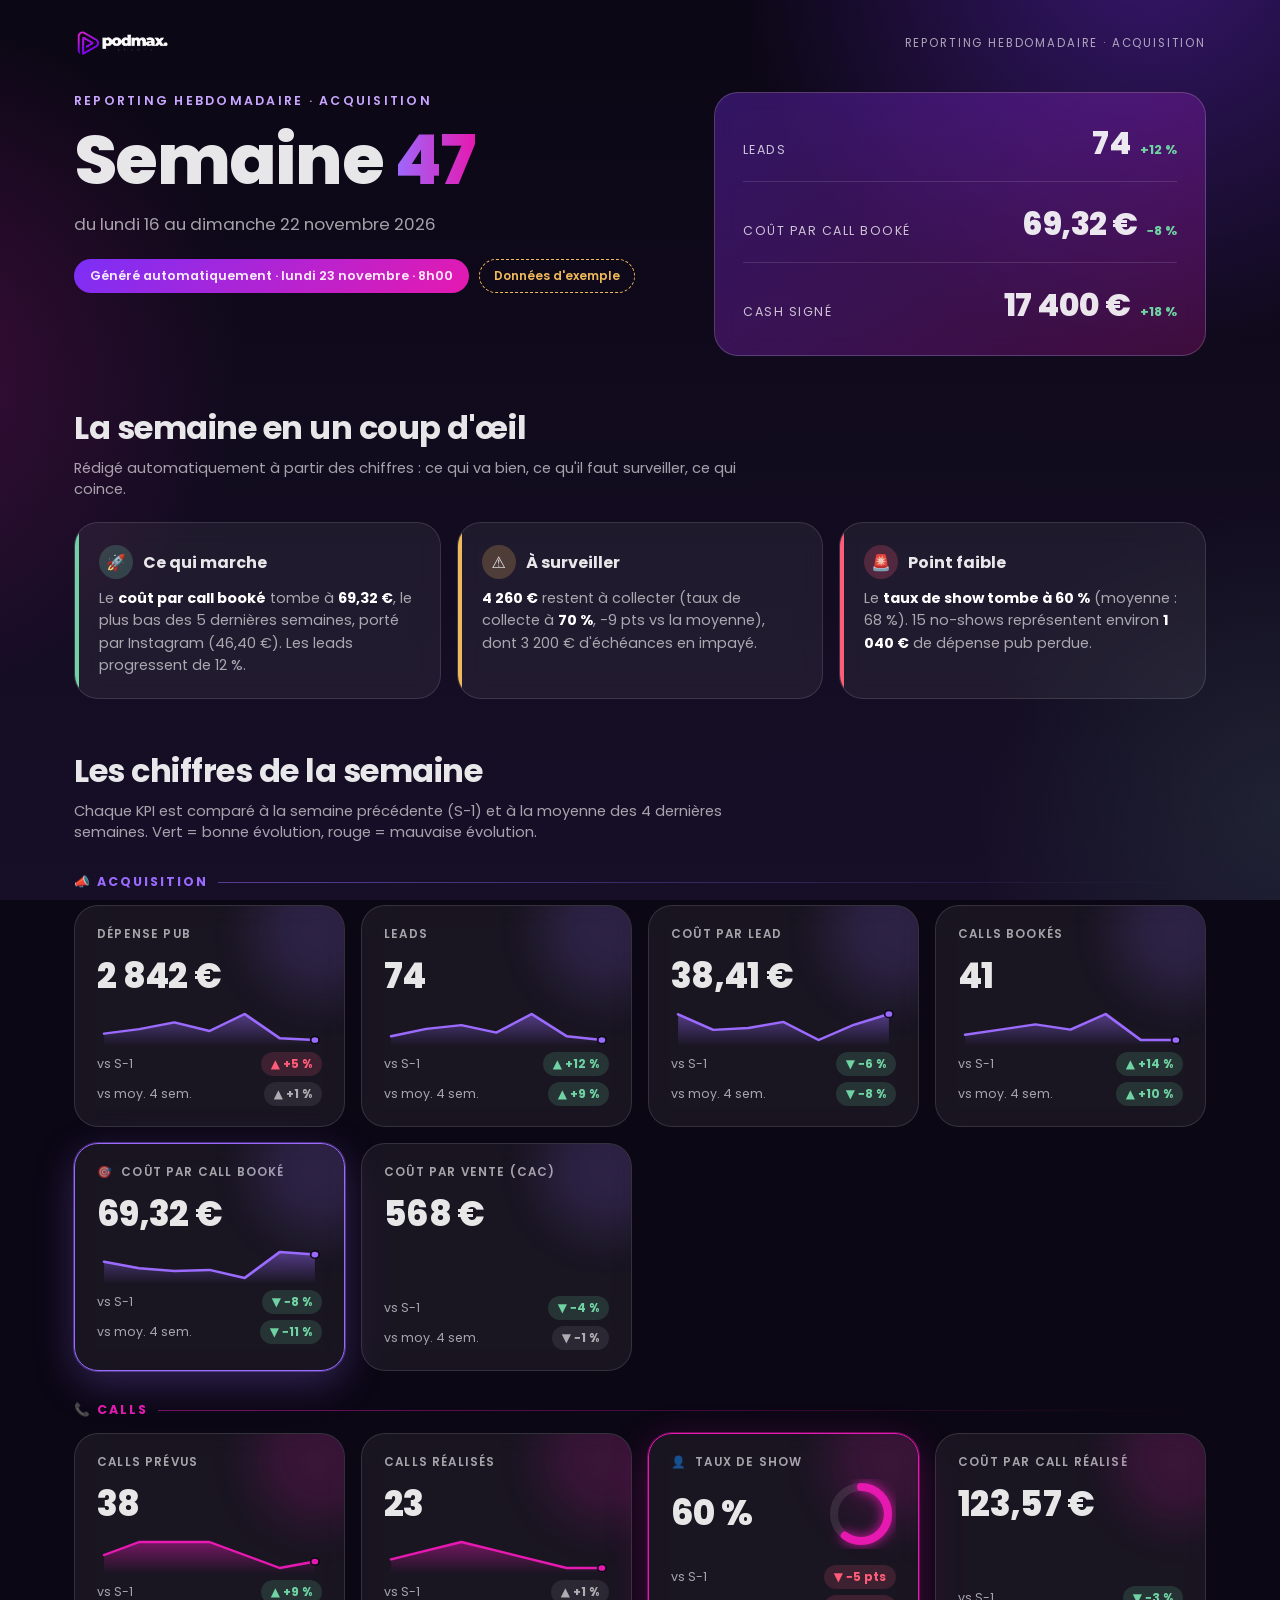
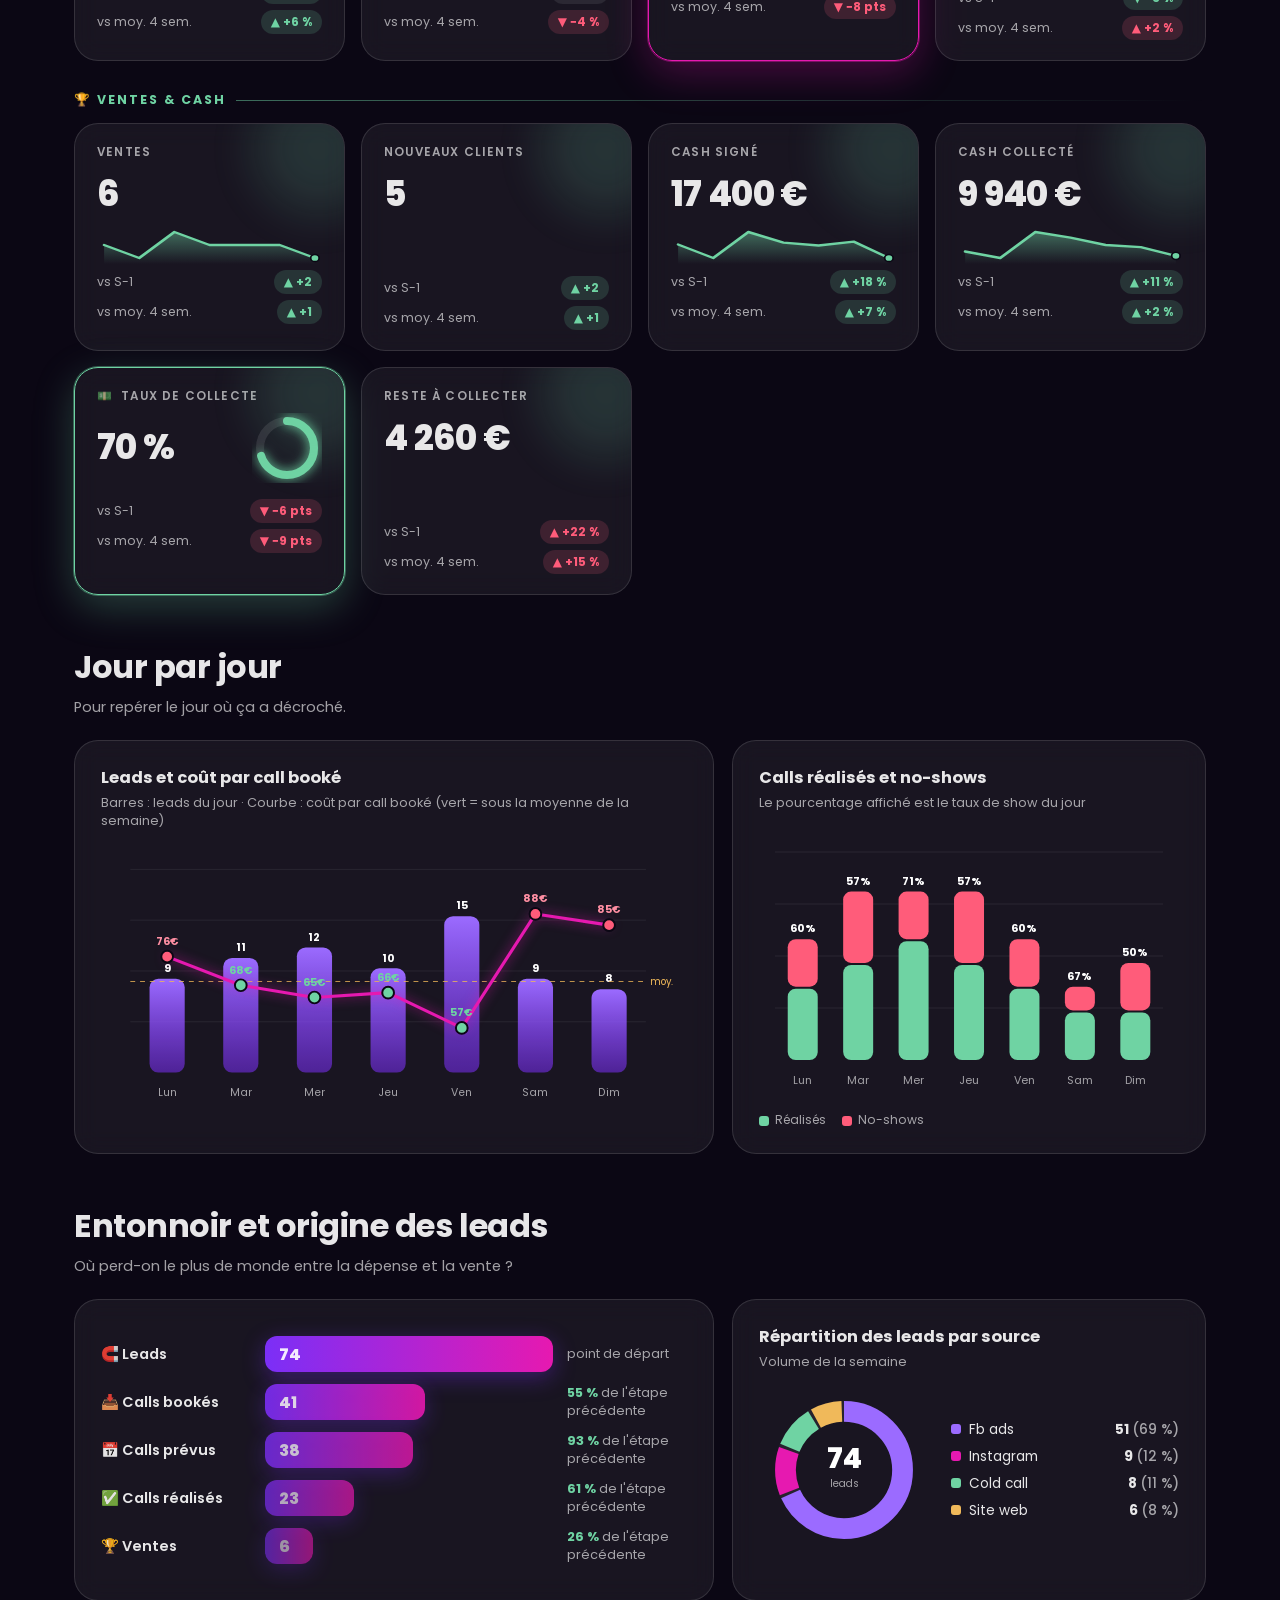
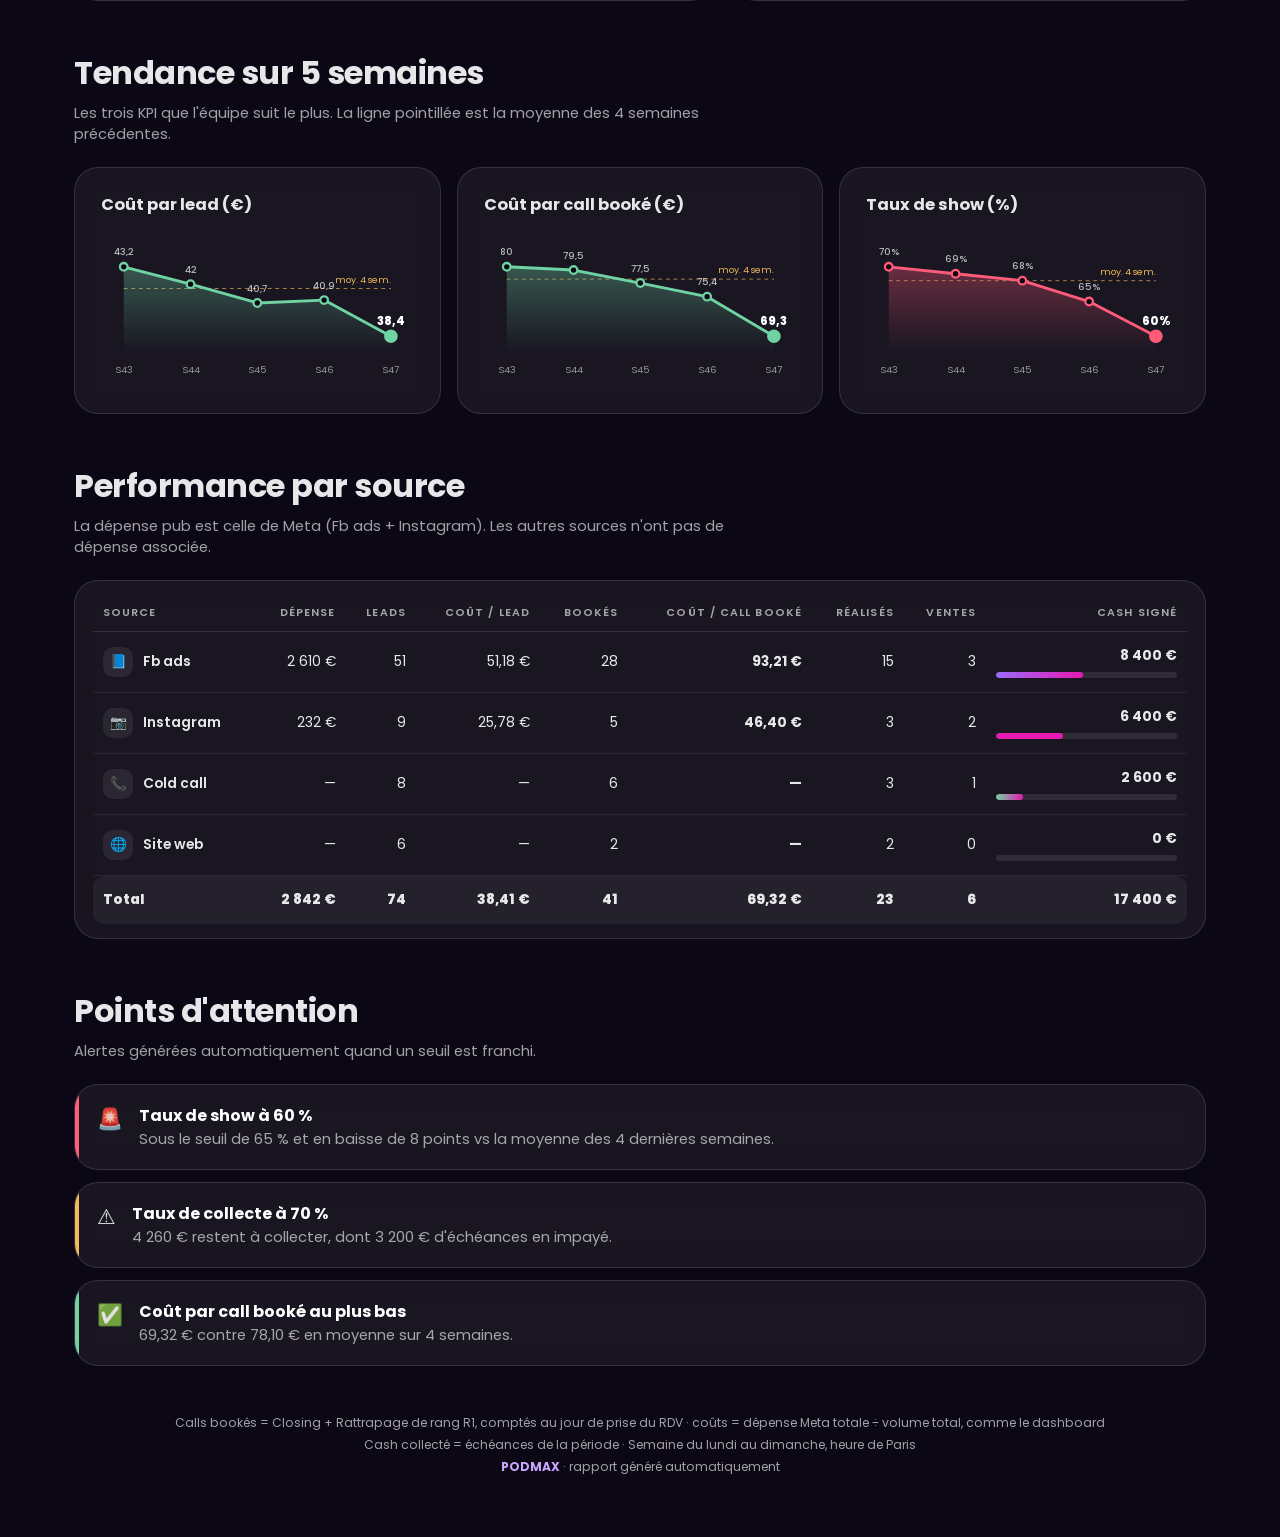
==== bilans/acquisition.html @ 13300f4c "maj" ====
<!doctype html>
<html lang="fr">
<head>
<meta charset="utf-8">
<meta name="viewport" content="width=device-width,initial-scale=1">
<title>PodMax · Reporting hebdo Acquisition</title>
<link rel="preconnect" href="https://fonts.googleapis.com">
<link rel="preconnect" href="https://fonts.gstatic.com" crossorigin>
<link href="https://fonts.googleapis.com/css2?family=Poppins:wght@400;500;600;700;800&display=swap" rel="stylesheet">
<style>
:root{
  --violet:#7B2FF7;--violet2:#9B6BFF;--magenta:#E619B0;--ciel:#C9A6FF;
  --nuit:#0B0714;--nuit2:#170F28;--verre:rgba(255,255,255,.06);--bord:rgba(255,255,255,.12);
  --txt:rgba(255,255,255,.90);--txt2:rgba(255,255,255,.62);--vert:#6FD3A3;--ambre:#F0B95A;--rouge:#FF5C7A;
  --sans:"Poppins",system-ui,-apple-system,"Segoe UI",sans-serif;
}
*{box-sizing:border-box;margin:0;padding:0}
html{-webkit-print-color-adjust:exact;print-color-adjust:exact}
body{background:var(--nuit);color:var(--txt);font-family:var(--sans);min-height:100vh;padding:0 0 60px;font-variant-numeric:tabular-nums}
body::before{content:"";position:fixed;inset:0;z-index:0;pointer-events:none;
  background:
   radial-gradient(55vw 55vw at 90% -8%,rgba(123,47,247,.40),transparent 60%),
   radial-gradient(45vw 45vw at -8% 40%,rgba(230,25,176,.20),transparent 60%),
   radial-gradient(40vw 40vw at 100% 90%,rgba(111,211,163,.10),transparent 60%),
   linear-gradient(180deg,var(--nuit),var(--nuit2));}
.wrap{position:relative;z-index:1;max-width:1180px;margin:0 auto;padding:0 24px}
.top{display:flex;justify-content:space-between;align-items:center;padding:28px 0 8px}
.top img{height:30px;display:block}
.top span{font-size:.72rem;letter-spacing:.16em;text-transform:uppercase;color:var(--txt2)}
.hero{display:grid;grid-template-columns:1.25fr 1fr;gap:26px;align-items:stretch;margin:26px 0 8px}
.kicker{font-size:.78rem;font-weight:600;letter-spacing:.18em;text-transform:uppercase;color:var(--ciel);margin-bottom:14px}
h1{font-size:clamp(2.4rem,5.4vw,4.4rem);line-height:1.03;font-weight:800;letter-spacing:-.025em}
.grad{background:linear-gradient(90deg,var(--violet2),var(--magenta));-webkit-background-clip:text;background-clip:text;color:transparent}
.range{margin-top:16px;font-size:1.05rem;color:var(--txt2)}
.pill{display:inline-block;margin-top:22px;padding:8px 16px;border-radius:999px;background:linear-gradient(135deg,var(--violet),var(--magenta));font-size:.8rem;font-weight:600}
.sample{display:inline-block;margin-left:10px;padding:7px 14px;border-radius:999px;border:1px dashed var(--ambre);color:var(--ambre);font-size:.75rem;font-weight:600}
.glass{background:var(--verre);border:1px solid var(--bord);border-radius:24px;backdrop-filter:blur(12px);-webkit-backdrop-filter:blur(12px)}
.headline{padding:26px 28px;display:flex;flex-direction:column;justify-content:center;gap:18px;background:linear-gradient(145deg,rgba(123,47,247,.35),rgba(230,25,176,.22));border:1px solid rgba(255,255,255,.18)}
.headline .row{display:flex;justify-content:space-between;align-items:baseline;border-bottom:1px solid rgba(255,255,255,.12);padding-bottom:14px}
.headline .row:last-child{border:0;padding-bottom:0}
.headline .l{font-size:.78rem;letter-spacing:.12em;text-transform:uppercase;color:rgba(255,255,255,.75)}
.headline .v{font-size:2rem;font-weight:800;letter-spacing:-.02em}
.headline .c{font-size:.8rem;font-weight:700;margin-left:10px}
h2{font-size:clamp(1.4rem,2.6vw,2rem);font-weight:700;letter-spacing:-.015em;margin:48px 0 6px}
.sub{color:var(--txt2);font-size:.92rem;margin-bottom:22px;max-width:46em}
.ins{display:grid;grid-template-columns:repeat(3,1fr);gap:16px}
.insc{padding:22px 24px;position:relative;overflow:hidden}
.insc::before{content:"";position:absolute;left:0;top:0;bottom:0;width:4px;background:var(--c)}
.insc .t{display:flex;align-items:center;gap:10px;font-weight:700;font-size:1rem;margin-bottom:8px}
.insc .t i{font-style:normal;width:34px;height:34px;border-radius:50%;display:grid;place-items:center;background:color-mix(in srgb,var(--c) 22%,transparent)}
.insc p{font-size:.9rem;color:var(--txt2);line-height:1.55}
.insc p b{color:#fff}
.gt{display:flex;align-items:center;gap:10px;margin:30px 0 14px;font-size:.78rem;font-weight:700;letter-spacing:.16em;text-transform:uppercase;color:var(--c)}
.gt::after{content:"";flex:1;height:1px;background:linear-gradient(90deg,var(--c),transparent);opacity:.5}
.grid{display:grid;grid-template-columns:repeat(auto-fit,minmax(250px,1fr));gap:16px}
.kpi{padding:20px 22px;position:relative;overflow:hidden}
.kpi::before{content:"";position:absolute;top:-40px;right:-40px;width:130px;height:130px;border-radius:50%;background:var(--c);opacity:.16;filter:blur(24px)}
.kpi.star{border:1px solid var(--c);box-shadow:0 0 0 1px color-mix(in srgb,var(--c) 40%,transparent),0 12px 40px color-mix(in srgb,var(--c) 28%,transparent)}
.kt{display:flex;align-items:center;gap:8px;font-size:.74rem;font-weight:600;letter-spacing:.1em;text-transform:uppercase;color:var(--txt2)}
.kv{font-size:2.15rem;font-weight:800;letter-spacing:-.02em;margin:8px 0 4px;display:flex;align-items:center;justify-content:space-between;gap:10px}
.kd{display:flex;justify-content:space-between;align-items:center;font-size:.78rem;color:var(--txt2);margin-top:6px}
.chip{font-weight:700;font-size:.75rem;border-radius:999px;padding:3px 10px}
.chip.good{background:rgba(111,211,163,.16);color:var(--vert)}
.chip.bad{background:rgba(255,92,122,.16);color:var(--rouge)}
.chip.flat{background:rgba(255,255,255,.08);color:var(--txt2)}
.spark{display:block;margin:2px 0 6px}
.two{display:grid;grid-template-columns:1.35fr 1fr;gap:18px}
.eq{display:grid;grid-template-columns:1fr 1fr;gap:18px}
.panel{padding:24px 26px}
.panel h3{font-size:1.02rem;font-weight:700;margin-bottom:4px}
.panel .hint{font-size:.8rem;color:var(--txt2);margin-bottom:14px}
.legend{display:flex;gap:16px;flex-wrap:wrap;font-size:.76rem;color:var(--txt2);margin-top:8px}
.legend i{display:inline-block;width:10px;height:10px;border-radius:3px;margin-right:6px;vertical-align:middle}
svg text{font-family:var(--sans)}
.funnel .fr{display:grid;grid-template-columns:150px 1fr 120px;gap:14px;align-items:center;margin:12px 0}
.funnel .n{font-size:.9rem;font-weight:600}
.funnel .b{height:36px;border-radius:12px;background:linear-gradient(90deg,var(--violet),var(--magenta));display:flex;align-items:center;padding-left:14px;font-weight:800;box-shadow:0 6px 22px rgba(123,47,247,.35);min-width:48px}
.funnel .cv{font-size:.8rem;color:var(--txt2)}
.funnel .cv b{color:var(--vert);font-weight:700}
.tbl{width:100%;border-collapse:collapse;font-size:.86rem}
.tbl th{font-size:.68rem;letter-spacing:.1em;text-transform:uppercase;color:var(--txt2);font-weight:600;text-align:right;padding:10px 10px;border-bottom:1px solid var(--bord)}
.tbl td{text-align:right;padding:14px 10px;border-bottom:1px solid rgba(255,255,255,.07)}
.tbl th:first-child,.tbl td:first-child{text-align:left}
.tbl .nm{font-weight:600;display:flex;align-items:center;gap:10px}
.tbl .nm i{font-style:normal;width:30px;height:30px;border-radius:10px;display:grid;place-items:center;background:rgba(255,255,255,.08)}
.tbl .cash{min-width:170px}
.tbl .cash .bar{height:6px;border-radius:6px;background:rgba(255,255,255,.1);margin-top:6px;overflow:hidden}
.tbl .cash .bar span{display:block;height:100%;border-radius:6px;background:linear-gradient(90deg,var(--violet2),var(--magenta))}
.tbl tr.tot td{font-weight:800;border-bottom:0;background:rgba(255,255,255,.05)}
.tbl tr.tot td:first-child{border-radius:12px 0 0 12px}.tbl tr.tot td:last-child{border-radius:0 12px 12px 0}
.al{display:flex;gap:16px;align-items:flex-start;padding:18px 22px;margin-bottom:12px;position:relative;overflow:hidden}
.al::before{content:"";position:absolute;left:0;top:0;bottom:0;width:4px;background:var(--c)}
.al i{font-style:normal;font-size:1.3rem}
.al b{color:#fff}
.al p{font-size:.92rem;color:var(--txt2);line-height:1.55}
.foot{margin-top:46px;font-size:.76rem;color:var(--txt2);line-height:1.8;text-align:center}
.foot b{color:var(--ciel)}
@media (max-width:900px){.hero,.two,.eq,.ins{grid-template-columns:1fr}.funnel .fr{grid-template-columns:100px 1fr}.funnel .cv{grid-column:1/-1}.tbl{display:block;overflow-x:auto}}
/* ===== IMPRESSION / PDF (Cloudflare Browser Rendering : format A4, printBackground:true) ===== */
@page{size:A4;margin:8mm}
@media print{
  html,body{-webkit-print-color-adjust:exact;print-color-adjust:exact;background:var(--nuit)}
  body{padding:0;min-height:0}
  body::before{position:absolute;height:100%}
  .wrap{max-width:none;width:1180px;zoom:.61;padding:0 20px}
  .glass{backdrop-filter:none;-webkit-backdrop-filter:none;background:rgba(255,255,255,.07)}
  /* A4 est etroit : on garde les mises en page "bureau" (les media queries mobiles ne s'appliquent pas au PDF) */
  .hero{grid-template-columns:1.25fr 1fr}
  .two{grid-template-columns:1.35fr 1fr}
  .eq{grid-template-columns:1fr 1fr}
  .ins{grid-template-columns:repeat(3,1fr)}
  .grid{grid-template-columns:repeat(3,1fr)}
  .funnel .fr{grid-template-columns:150px 1fr 120px}
  .funnel .cv{grid-column:auto}
  .tbl{display:table;overflow:visible}
  /* un bloc ne se coupe jamais entre deux pages */
  .glass,.kpi,.panel,.insc,.al,.fr,.hero,.headline,.tbl tr,svg{break-inside:avoid;page-break-inside:avoid}
  h2,.gt,.sub{break-after:avoid;page-break-after:avoid}
  h2{margin-top:34px}
  .foot{break-inside:avoid}
}
</style>
</head>
<body>
<div class="wrap">
  <div class="top"><img src="[data-uri]" alt="podmax"><span>Reporting hebdomadaire · Acquisition</span></div>
  <div id="app"></div>
  <div class="foot" id="foot"></div>
</div>

<script>
/*DATA_START*/
const DATA = {
  sample: true,
  week: {num: 47, label: "du lundi 16 au dimanche 22 novembre 2026", generated: "lundi 23 novembre · 8h00"},
  days: ["Lun","Mar","Mer","Jeu","Ven","Sam","Dim"],
  daily: {
    spend:[380,410,455,398,511,350,338], leads:[9,11,12,10,15,9,8], booked:[5,6,7,6,9,4,4],
    cpc:[76,68.3,65,66.3,56.8,87.5,84.5], cpl:[42.2,37.3,37.9,39.8,34.1,38.9,42.3],
    done:[3,4,5,4,3,2,2], noshow:[2,3,2,3,2,1,2], planned:[5,7,7,7,5,3,4],
    sales:[1,0,2,1,1,1,0], signed:[2800,0,5400,3200,2600,3400,0], coll:[1200,900,2100,1840,1500,1400,1000]
  },
  headline: [
    {l:"Leads", v:"74", c:"+12 %", good:true},
    {l:"Coût par call booké", v:"69,32 €", c:"−8 %", good:true},
    {l:"Cash signé", v:"17 400 €", c:"+18 %", good:true}
  ],
  insights: [
    {type:"good", title:"Ce qui marche", text:"Le <b>coût par call booké</b> tombe à <b>69,32 €</b>, le plus bas des 5 dernières semaines, porté par Instagram (46,40 €). Les leads progressent de 12 %."},
    {type:"warn", title:"À surveiller", text:"<b>4 260 €</b> restent à collecter (taux de collecte à <b>70 %</b>, −9 pts vs la moyenne), dont 3 200 € d'échéances en impayé."},
    {type:"bad", title:"Point faible", text:"Le <b>taux de show tombe à 60 %</b> (moyenne : 68 %). 15 no-shows représentent environ <b>1 040 €</b> de dépense pub perdue."}
  ],
  groups: [
    {title:"Acquisition", icon:"📣", color:"#9B6BFF", items:[
      {l:"Dépense pub", v:"2 842 €", d1:5, d4:1, better:"down", t:"%", spark:"spend"},
      {l:"Leads", v:"74", d1:12, d4:9, better:"up", t:"%", spark:"leads"},
      {l:"Coût par lead", v:"38,41 €", d1:-6, d4:-8, better:"down", t:"%", spark:"cpl"},
      {l:"Calls bookés", v:"41", d1:14, d4:10, better:"up", t:"%", spark:"booked"},
      {l:"Coût par call booké", v:"69,32 €", d1:-8, d4:-11, better:"down", t:"%", spark:"cpc", hero:true, icon:"🎯"},
      {l:"Coût par vente (CAC)", v:"568 €", d1:-4, d4:-1, better:"down", t:"%", spark:null}
    ]},
    {title:"Calls", icon:"📞", color:"#E619B0", items:[
      {l:"Calls prévus", v:"38", d1:9, d4:6, better:"up", t:"%", spark:"planned"},
      {l:"Calls réalisés", v:"23", d1:1, d4:-4, better:"up", t:"%", spark:"done"},
      {l:"Taux de show", v:"60 %", d1:-5, d4:-8, better:"up", t:"pts", ring:60, hero:true, icon:"👤"},
      {l:"Coût par call réalisé", v:"123,57 €", d1:-3, d4:2, better:"down", t:"%", spark:null}
    ]},
    {title:"Ventes & cash", icon:"🏆", color:"#6FD3A3", items:[
      {l:"Ventes", v:"6", d1:2, d4:1, better:"up", t:"abs", spark:"sales"},
      {l:"Nouveaux clients", v:"5", d1:2, d4:1, better:"up", t:"abs", spark:null},
      {l:"Cash signé", v:"17 400 €", d1:18, d4:7, better:"up", t:"%", spark:"signed"},
      {l:"Cash collecté", v:"9 940 €", d1:11, d4:2, better:"up", t:"%", spark:"coll"},
      {l:"Taux de collecte", v:"70 %", d1:-6, d4:-9, better:"up", t:"pts", ring:70, hero:true, icon:"💵"},
      {l:"Reste à collecter", v:"4 260 €", d1:22, d4:15, better:"down", t:"%", spark:null}
    ]}
  ],
  funnel: [["🧲","Leads",74],["📥","Calls bookés",41],["📅","Calls prévus",38],["✅","Calls réalisés",23],["🏆","Ventes",6]],
  sources: [
    {i:"📘",n:"Fb ads",spend:2610,leads:51,booked:28,done:15,sales:3,signed:8400,col:"#9B6BFF"},
    {i:"📷",n:"Instagram",spend:232,leads:9,booked:5,done:3,sales:2,signed:6400,col:"#E619B0"},
    {i:"📞",n:"Cold call",spend:0,leads:8,booked:6,done:3,sales:1,signed:2600,col:"#6FD3A3"},
    {i:"🌐",n:"Site web",spend:0,leads:6,booked:2,done:2,sales:0,signed:0,col:"#F0B95A"}
  ],
  trend: [
    {t:"Coût par lead (€)", pts:[43.2,42.0,40.7,40.9,38.4], better:"down", fmt:"eur"},
    {t:"Coût par call booké (€)", pts:[80.0,79.5,77.5,75.4,69.3], better:"down", fmt:"eur"},
    {t:"Taux de show (%)", pts:[70,69,68,65,60], better:"up", fmt:"pct"}
  ],
  weeks: ["S43","S44","S45","S46","S47"],
  alerts: [
    {c:"#FF5C7A", i:"🚨", t:"Taux de show à 60 %", x:"Sous le seuil de 65 % et en baisse de 8 points vs la moyenne des 4 dernières semaines."},
    {c:"#F0B95A", i:"⚠️", t:"Taux de collecte à 70 %", x:"4 260 € restent à collecter, dont 3 200 € d'échéances en impayé."},
    {c:"#6FD3A3", i:"✅", t:"Coût par call booké au plus bas", x:"69,32 € contre 78,10 € en moyenne sur 4 semaines."}
  ]
};
/*DATA_END*/

/* ===== RENDU ===== */
const $ = (id)=>document.getElementById(id);
const fm=(v,d)=>{const s=Math.abs(v).toFixed(d);const p=s.split('.');let i=p[0],g='';while(i.length>3){g=' '+i.slice(-3)+g;i=i.slice(0,-3)}return (v<0?'-':'')+i+g+(p[1]?','+p[1]:'')};
const eur=(v)=>v==null||isNaN(v)?'—':fm(v,Math.abs(v-Math.round(v))<0.005?0:2)+' €';
const dv=(a,b)=>b>0?a/b:null;
const mix=(c,p)=>`color-mix(in srgb,${c} ${p}%,transparent)`;

function chip(d,better,t){
  const a=Math.abs(d), thr=t==='%'?2:1;
  let cls='flat'; if(a>=thr){cls=((d>0)===(better==='up'))?'good':'bad'}
  const arrow=d>0?'▲':d<0?'▼':'■', sign=d>0?'+':d<0?'−':'';
  const txt=sign+a+(t==='%'?' %':t==='pts'?' pts':'');
  return `<span class="chip ${cls}">${arrow} ${txt}</span>`;
}
function spark(arr,color){
  const w=190,h=40,mn=Math.min(...arr),mx=Math.max(...arr),rg=(mx-mn)||1;
  const pts=arr.map((v,i)=>[6+i*(w-12)/(arr.length-1), h-6-((v-mn)/rg)*(h-14)]);
  const line=pts.map(p=>p.join(',')).join(' ');
  const area=`6,${h} `+line+` ${w-6},${h}`;
  const id='g'+Math.random().toString(36).slice(2,8);
  const last=pts[pts.length-1];
  return `<svg class="spark" viewBox="0 0 ${w} ${h}" width="100%" height="40" preserveAspectRatio="none">
   <defs><linearGradient id="${id}" x1="0" y1="0" x2="0" y2="1"><stop offset="0" stop-color="${color}" stop-opacity=".45"/><stop offset="1" stop-color="${color}" stop-opacity="0"/></linearGradient></defs>
   <polygon points="${area}" fill="url(#${id})"/><polyline points="${line}" fill="none" stroke="${color}" stroke-width="2.4" stroke-linejoin="round" stroke-linecap="round"/>
   <circle cx="${last[0]}" cy="${last[1]}" r="3.6" fill="${color}" stroke="#0B0714" stroke-width="1.5"/></svg>`;
}
function ring(p,color){
  const r=27,c=2*Math.PI*r,d=c*p/100;
  return `<svg width="70" height="70" viewBox="0 0 70 70"><circle cx="35" cy="35" r="${r}" fill="none" stroke="rgba(255,255,255,.1)" stroke-width="8"/>
   <circle cx="35" cy="35" r="${r}" fill="none" stroke="${color}" stroke-width="8" stroke-linecap="round" stroke-dasharray="${d} ${c}" transform="rotate(-90 35 35)" style="filter:drop-shadow(0 0 6px ${color})"/></svg>`;
}
function kpi(k,color){
  const vis = k.ring!=null ? ring(k.ring,color) : '';
  const sp = (k.ring==null && k.spark) ? spark(DATA.daily[k.spark],color) : '<div style="height:46px"></div>';
  return `<div class="glass kpi ${k.hero?"star":""}" style="--c:${color}">
   <div class="kt">${k.icon?`<span>${k.icon}</span>`:''}<span>${k.l}</span></div>
   <div class="kv"><span>${k.v}</span>${vis}</div>${k.ring!=null?'<div style="height:6px"></div>':sp}
   <div class="kd"><span>vs S-1</span>${chip(k.d1,k.better,k.t)}</div>
   <div class="kd"><span>vs moy. 4 sem.</span>${chip(k.d4,k.better,k.t)}</div></div>`;
}
function combo(){
  const D=DATA.daily,W=600,H=270,l=30,r=42,t=26,b=36,n=7,step=(W-l-r)/n,bw=36;
  const maxL=Math.max(1,...D.leads)*1.3,mnC=Math.min(...D.cpc)-12,mxC=Math.max(...D.cpc)+12;
  const x=i=>l+step*i+step/2,yl=v=>H-b-(v/maxL)*(H-b-t),yc=v=>H-b-((v-mnC)/(mxC-mnC))*(H-b-t);
  const _nb=D.booked.reduce((a,c)=>a+c,0),avg=_nb>0?D.cpc.reduce((a,c,i)=>a+c*D.booked[i],0)/_nb:(D.cpc.reduce((a,c)=>a+c,0)/D.cpc.length||0);
  let s=`<svg viewBox="0 0 ${W} ${H}" width="100%"><defs><linearGradient id="gv" x1="0" y1="0" x2="0" y2="1"><stop offset="0" stop-color="#9B6BFF"/><stop offset="1" stop-color="#7B2FF7" stop-opacity=".55"/></linearGradient></defs>`;
  [0.25,0.5,0.75,1].forEach(f=>{const y=H-b-f*(H-b-t);s+=`<line x1="${l}" y1="${y}" x2="${W-r}" y2="${y}" stroke="rgba(255,255,255,.07)"/>`});
  D.leads.forEach((v,i)=>{s+=`<rect x="${x(i)-bw/2}" y="${yl(v)}" width="${bw}" height="${H-b-yl(v)}" rx="9" fill="url(#gv)"/><text x="${x(i)}" y="${yl(v)-7}" font-size="11" font-weight="700" fill="#fff" text-anchor="middle">${v}</text>`});
  s+=`<line x1="${l}" y1="${yc(avg)}" x2="${W-r}" y2="${yc(avg)}" stroke="#F0B95A" stroke-dasharray="5 5" opacity=".8"/><text x="${W-r+4}" y="${yc(avg)+4}" font-size="10" fill="#F0B95A">moy.</text>`;
  const pts=D.cpc.map((v,i)=>x(i)+','+yc(v)).join(' ');
  s+=`<polyline points="${pts}" fill="none" stroke="#E619B0" stroke-width="3.2" stroke-linejoin="round" stroke-linecap="round" style="filter:drop-shadow(0 0 6px rgba(230,25,176,.7))"/>`;
  D.cpc.forEach((v,i)=>{const good=v<=avg;s+=`<circle cx="${x(i)}" cy="${yc(v)}" r="6" fill="${good?'#6FD3A3':'#FF5C7A'}" stroke="#0B0714" stroke-width="2"/><text x="${x(i)}" y="${yc(v)-12}" font-size="11" font-weight="700" fill="${good?'#6FD3A3':'#FF8FA3'}" text-anchor="middle">${Math.round(v)}€</text>`});
  DATA.days.forEach((d,i)=>{s+=`<text x="${x(i)}" y="${H-12}" font-size="11" fill="rgba(255,255,255,.6)" text-anchor="middle">${d}</text>`});
  return s+'</svg>';
}
function calls(){
  const D=DATA.daily,W=420,H=270,l=16,r=16,t=26,b=36,n=7,step=(W-l-r)/n,bw=30;
  const mx=(Math.max(1,...D.planned,...D.done.map((d,i)=>d+D.noshow[i])))*1.25,y=v=>(v/mx)*(H-b-t);
  let s=`<svg viewBox="0 0 ${W} ${H}" width="100%">`;
  [0.25,0.5,0.75,1].forEach(f=>{const yy=H-b-f*(H-b-t);s+=`<line x1="${l}" y1="${yy}" x2="${W-r}" y2="${yy}" stroke="rgba(255,255,255,.07)"/>`});
  DATA.days.forEach((d,i)=>{
    const cx=l+step*i+step/2,hd=y(D.done[i]),hn=y(D.noshow[i]),base=H-b;
    s+=`<rect x="${cx-bw/2}" y="${base-hd}" width="${bw}" height="${hd}" rx="8" fill="#6FD3A3"/>`;
    s+=`<rect x="${cx-bw/2}" y="${base-hd-hn-2}" width="${bw}" height="${hn}" rx="8" fill="#FF5C7A"/>`;
    const _c=D.done[i]+D.noshow[i];if(_c>0)s+=`<text x="${cx}" y="${base-hd-hn-9}" font-size="11" font-weight="700" fill="#fff" text-anchor="middle">${Math.round(D.done[i]/_c*100)}%</text>`;
    s+=`<text x="${cx}" y="${H-12}" font-size="11" fill="rgba(255,255,255,.6)" text-anchor="middle">${d}</text>`;
  });
  return s+'</svg>';
}
function funnel(){
  const F=DATA.funnel,mx=Math.max(1,F[0][2]);
  return F.map((f,i)=>{
    const w=Math.max(8,f[2]/mx*100), prev=i? F[i-1][2]:null;
    const cv=i?`<b>${(prev>0?Math.round(f[2]/prev*100):0)} %</b> de l'étape précédente`:'point de départ';
    return `<div class="fr"><div class="n">${f[0]} ${f[1]}</div><div><div class="b" style="width:${w}%;opacity:${1-i*0.1}">${f[2]}</div></div><div class="cv">${cv}</div></div>`;
  }).join('');
}
function donut(){
  const S=DATA.sources,tot=S.reduce((a,s)=>a+s.leads,0),R=62,C=2*Math.PI*R;let off=0,seg='',leg='';
  S.forEach(s=>{const d=s.leads/(tot||1)*C;seg+=`<circle cx="90" cy="90" r="${R}" fill="none" stroke="${s.col}" stroke-width="22" stroke-dasharray="${d-3} ${C-d+3}" stroke-dashoffset="${-off}" transform="rotate(-90 90 90)"/>`;off+=d;
    leg+=`<div style="display:flex;justify-content:space-between;gap:14px;margin:7px 0;font-size:.85rem"><span><i style="display:inline-block;width:10px;height:10px;border-radius:3px;background:${s.col};margin-right:8px"></i>${s.n}</span><b>${s.leads} <span style="color:var(--txt2);font-weight:500">(${Math.round(s.leads/tot*100)} %)</span></b></div>`});
  return `<div style="display:flex;align-items:center;gap:22px;flex-wrap:wrap"><svg viewBox="0 0 180 180" width="170"><circle cx="90" cy="90" r="${R}" fill="none" stroke="rgba(255,255,255,.06)" stroke-width="22"/>${seg}
   <text x="90" y="88" font-size="30" font-weight="800" fill="#fff" text-anchor="middle">${tot}</text><text x="90" y="108" font-size="11" fill="rgba(255,255,255,.6)" text-anchor="middle">leads</text></svg><div style="flex:1;min-width:170px">${leg}</div></div>`;
}
function trend(T){
  const W=330,H=170,l=24,r=24,t=30,b=30,p=T.pts,n=p.length,mn=Math.min(...p)-(Math.max(...p)-Math.min(...p))*.25,mx=Math.max(...p)+(Math.max(...p)-Math.min(...p))*.25+(Math.max(...p)===Math.min(...p)?1:0);
  const x=i=>l+i*(W-l-r)/(n-1),y=v=>H-b-((v-mn)/(mx-mn))*(H-b-t);
  const avg=p.slice(0,n-1).reduce((a,c)=>a+c,0)/(n-1);
  const lastGood=T.better==='down'?p[n-1]<=avg:p[n-1]>=avg, col=lastGood?'#6FD3A3':'#FF5C7A';
  const f=v=>T.fmt==='pct'?Math.round(v)+'%':fm(v,1).replace(',0','');
  const id='t'+Math.random().toString(36).slice(2,7);
  let s=`<svg viewBox="0 0 ${W} ${H}" width="100%"><defs><linearGradient id="${id}" x1="0" y1="0" x2="0" y2="1"><stop offset="0" stop-color="${col}" stop-opacity=".35"/><stop offset="1" stop-color="${col}" stop-opacity="0"/></linearGradient></defs>`;
  s+=`<line x1="${l}" y1="${y(avg)}" x2="${W-r}" y2="${y(avg)}" stroke="#F0B95A" stroke-dasharray="4 4" opacity=".7"/><text x="${W-r}" y="${y(avg)-6}" font-size="9.5" fill="#F0B95A" text-anchor="end">moy. 4 sem.</text>`;
  s+=`<polygon points="${x(0)},${H-b} ${p.map((v,i)=>x(i)+','+y(v)).join(' ')} ${x(n-1)},${H-b}" fill="url(#${id})"/>`;
  s+=`<polyline points="${p.map((v,i)=>x(i)+','+y(v)).join(' ')}" fill="none" stroke="${col}" stroke-width="3" stroke-linejoin="round" stroke-linecap="round"/>`;
  p.forEach((v,i)=>{const last=i===n-1;s+=`<circle cx="${x(i)}" cy="${y(v)}" r="${last?6:4}" fill="${last?col:'#0B0714'}" stroke="${col}" stroke-width="2.4"/><text x="${x(i)}" y="${y(v)-12}" font-size="${last?12:10}" font-weight="${last?800:500}" fill="${last?'#fff':'rgba(255,255,255,.7)'}" text-anchor="middle">${f(v)}</text><text x="${x(i)}" y="${H-10}" font-size="10" fill="rgba(255,255,255,.55)" text-anchor="middle">${DATA.weeks[i]}</text>`});
  return `<div class="glass panel"><h3>${T.t}</h3>${s}</svg></div>`;
}
function sources(){
  const S=DATA.sources,tot=S.reduce((a,s)=>({spend:a.spend+s.spend,leads:a.leads+s.leads,booked:a.booked+s.booked,done:a.done+s.done,sales:a.sales+s.sales,signed:a.signed+s.signed}),{spend:0,leads:0,booked:0,done:0,sales:0,signed:0});
  const row=s=>`<tr><td><div class="nm"><i>${s.i}</i>${s.n}</div></td><td>${s.spend?eur(s.spend):'—'}</td><td>${s.leads}</td><td>${s.spend?eur(dv(s.spend,s.leads)):'—'}</td><td>${s.booked}</td><td><b>${s.spend?eur(dv(s.spend,s.booked)):'—'}</b></td><td>${s.done}</td><td>${s.sales}</td>
   <td class="cash"><b>${eur(s.signed)}</b><div class="bar"><span style="width:${tot.signed?Math.round(s.signed/tot.signed*100):0}%;background:linear-gradient(90deg,${s.col},#E619B0)"></span></div></td></tr>`;
  return `<table class="tbl"><tr><th>Source</th><th>Dépense</th><th>Leads</th><th>Coût / lead</th><th>Bookés</th><th>Coût / call booké</th><th>Réalisés</th><th>Ventes</th><th>Cash signé</th></tr>${S.map(row).join('')}
   <tr class="tot"><td>Total</td><td>${eur(tot.spend)}</td><td>${tot.leads}</td><td>${eur(dv(tot.spend,tot.leads))}</td><td>${tot.booked}</td><td>${eur(dv(tot.spend,tot.booked))}</td><td>${tot.done}</td><td>${tot.sales}</td><td>${eur(tot.signed)}</td></tr></table>`;
}
function render(){
  const W=DATA.week, col={good:'#6FD3A3',warn:'#F0B95A',bad:'#FF5C7A'}, ico={good:'🚀',warn:'⚠️',bad:'🚨'};
  let h=`<div class="hero"><div><div class="kicker">Reporting hebdomadaire · Acquisition</div><h1>Semaine <span class="grad">${W.num}</span></h1>
   <div class="range">${W.label}</div><span class="pill">Généré automatiquement · ${W.generated}</span>${DATA.sample?'<span class="sample">Données d\'exemple</span>':''}</div>
   <div class="glass headline">${DATA.headline.map(x=>`<div class="row"><span class="l">${x.l}</span><span><span class="v">${x.v}</span><span class="c" style="color:${x.good?'#6FD3A3':'#FF5C7A'}">${x.c}</span></span></div>`).join('')}</div></div>`;
  h+=`<h2>La semaine en un coup d'œil</h2><p class="sub">Rédigé automatiquement à partir des chiffres : ce qui va bien, ce qu'il faut surveiller, ce qui coince.</p>
   <div class="ins">${DATA.insights.map(i=>`<div class="glass insc" style="--c:${col[i.type]}"><div class="t"><i>${ico[i.type]}</i>${i.title}</div><p>${i.text}</p></div>`).join('')}</div>`;
  h+=`<h2>Les chiffres de la semaine</h2><p class="sub">Chaque KPI est comparé à la semaine précédente (S-1) et à la moyenne des 4 dernières semaines. Vert = bonne évolution, rouge = mauvaise évolution.</p>`;
  DATA.groups.forEach(g=>{h+=`<div class="gt" style="--c:${g.color}">${g.icon} ${g.title}</div><div class="grid">${g.items.map(k=>kpi(k,g.color)).join('')}</div>`});
  h+=`<h2>Jour par jour</h2><p class="sub">Pour repérer le jour où ça a décroché.</p>
   <div class="two"><div class="glass panel"><h3>Leads et coût par call booké</h3><div class="hint">Barres : leads du jour · Courbe : coût par call booké (vert = sous la moyenne de la semaine)</div>${combo()}</div>
   <div class="glass panel"><h3>Calls réalisés et no-shows</h3><div class="hint">Le pourcentage affiché est le taux de show du jour</div>${calls()}<div class="legend"><span><i style="background:#6FD3A3"></i>Réalisés</span><span><i style="background:#FF5C7A"></i>No-shows</span></div></div></div>`;
  h+=`<h2>Entonnoir et origine des leads</h2><p class="sub">Où perd-on le plus de monde entre la dépense et la vente ?</p>
   <div class="two"><div class="glass panel funnel">${funnel()}</div><div class="glass panel"><h3>Répartition des leads par source</h3><div class="hint">Volume de la semaine</div>${donut()}</div></div>`;
  h+=`<h2>Tendance sur 5 semaines</h2><p class="sub">Les trois KPI que l'équipe suit le plus. La ligne pointillée est la moyenne des 4 semaines précédentes.</p>
   <div class="ins">${DATA.trend.map(trend).join('')}</div>`;
  h+=`<h2>Performance par source</h2><p class="sub">La dépense pub est celle de Meta (Fb ads + Instagram). Les autres sources n'ont pas de dépense associée.</p><div class="glass panel" style="padding:14px 18px">${sources()}</div>`;
  h+=`<h2>Points d'attention</h2><p class="sub">Alertes générées automatiquement quand un seuil est franchi.</p>${DATA.alerts.map(a=>`<div class="glass al" style="--c:${a.c}"><i>${a.i}</i><div><b>${a.t}</b><p>${a.x}</p></div></div>`).join('')}`;
  $('app').innerHTML=h;
  $('foot').innerHTML=`Calls bookés = Closing + Rattrapage de rang R1, comptés au jour de prise du RDV · coûts = dépense Meta totale ÷ volume total, comme le dashboard<br>Cash collecté = échéances de la période · Semaine du lundi au dimanche, heure de Paris<br><b>PODMAX</b> · rapport généré automatiquement`;
}
render();
</script>
</body>
</html>
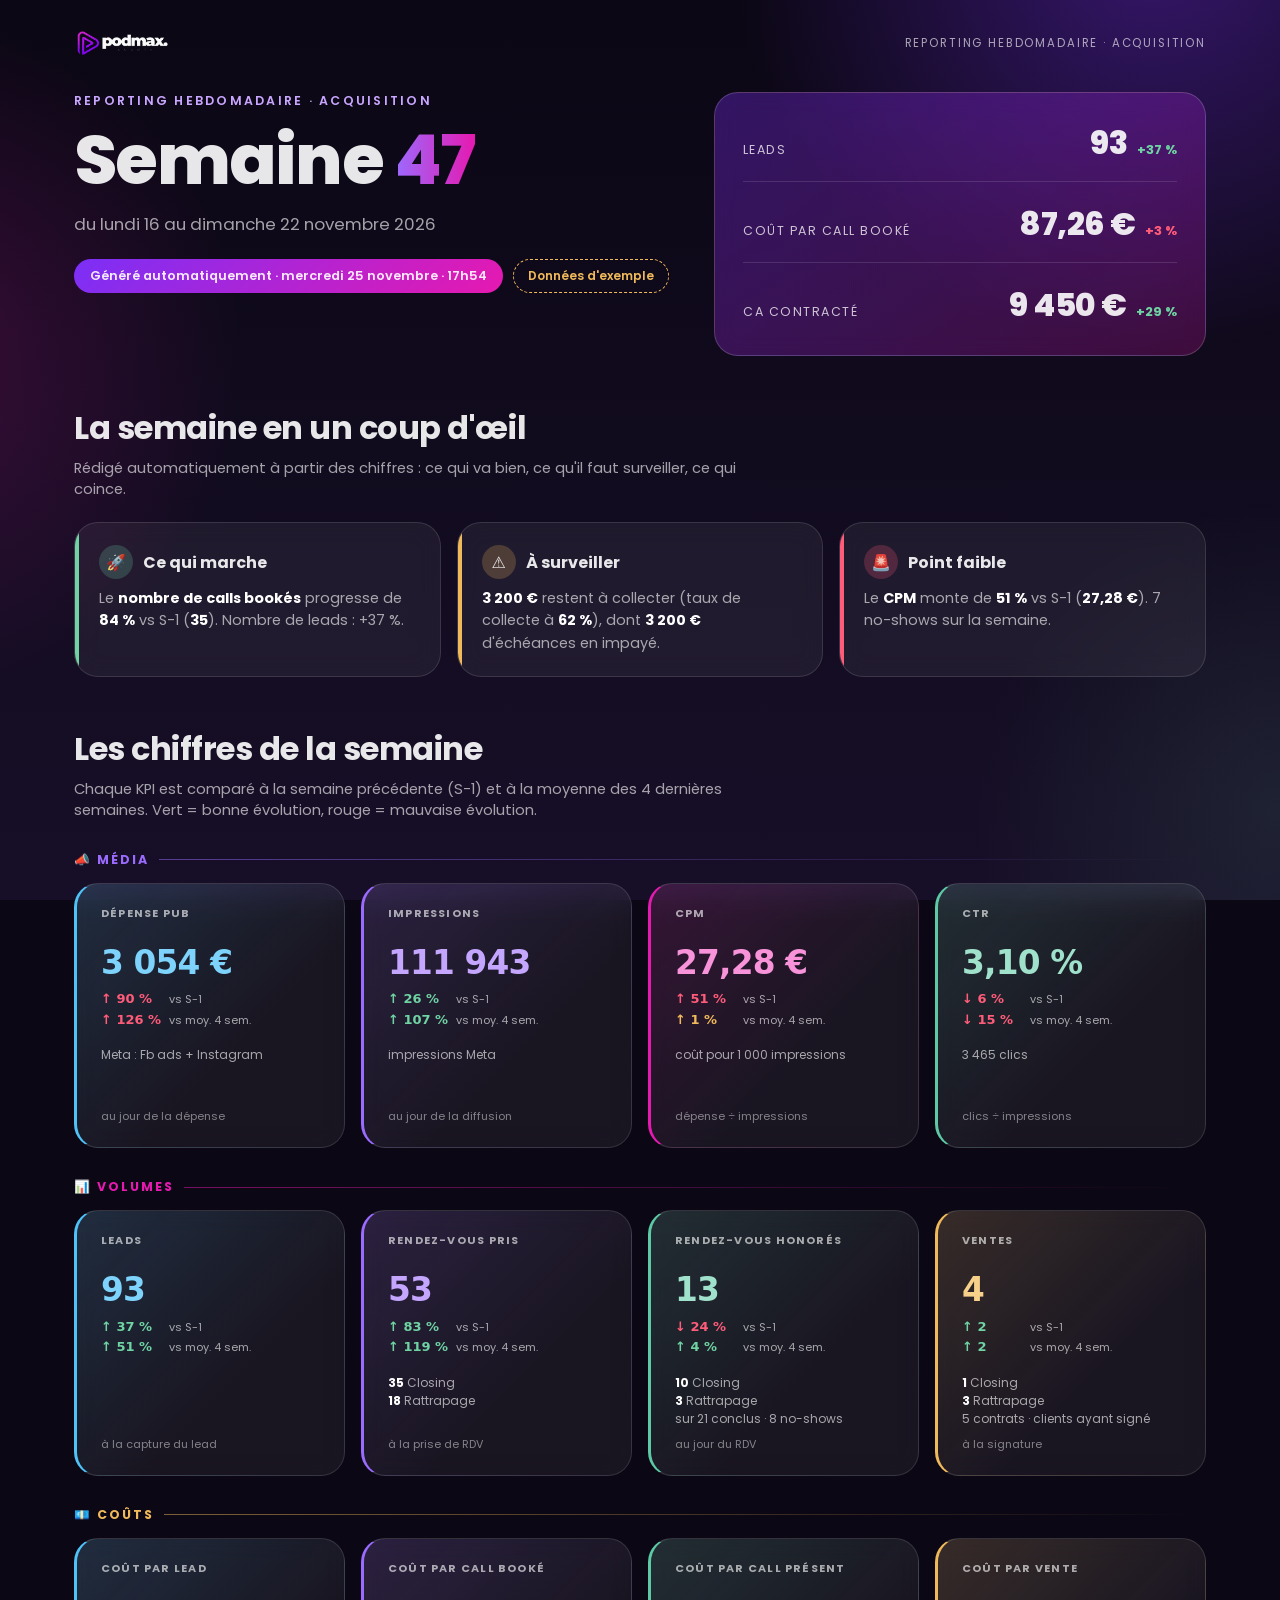
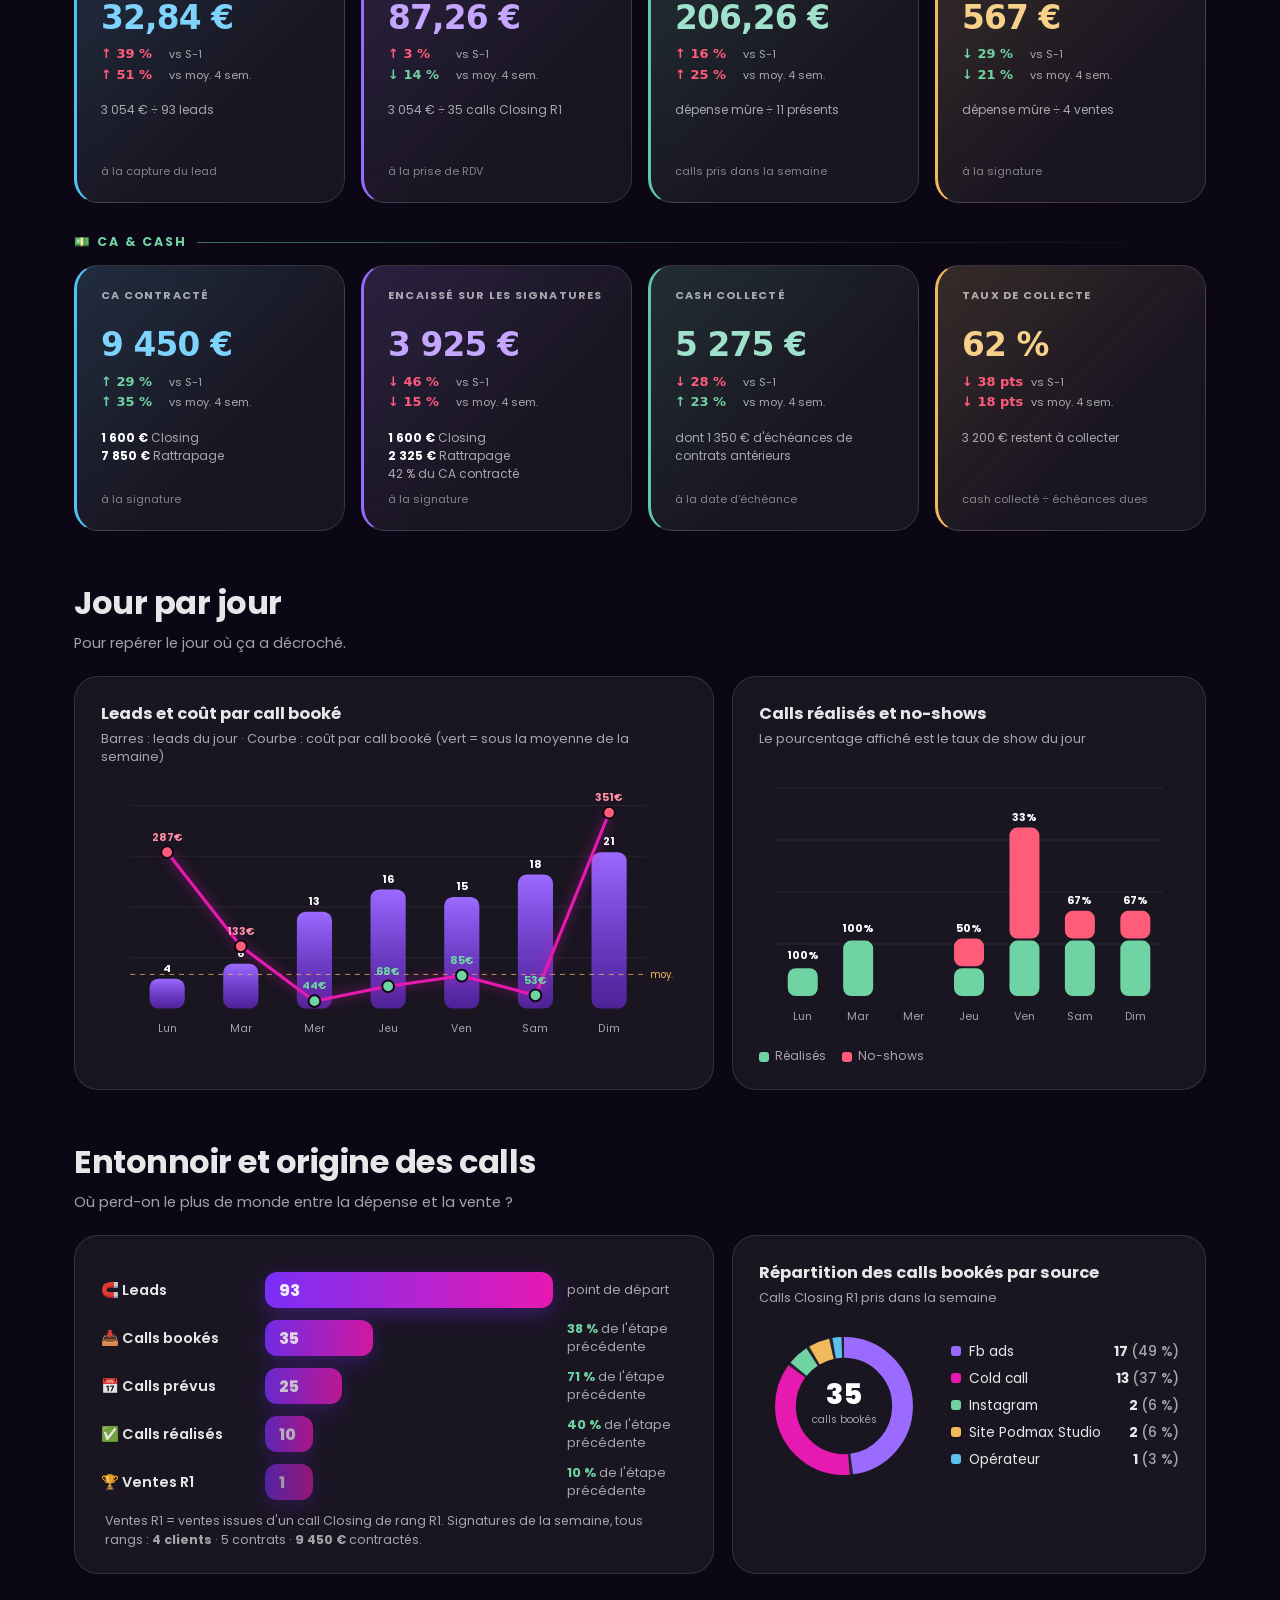
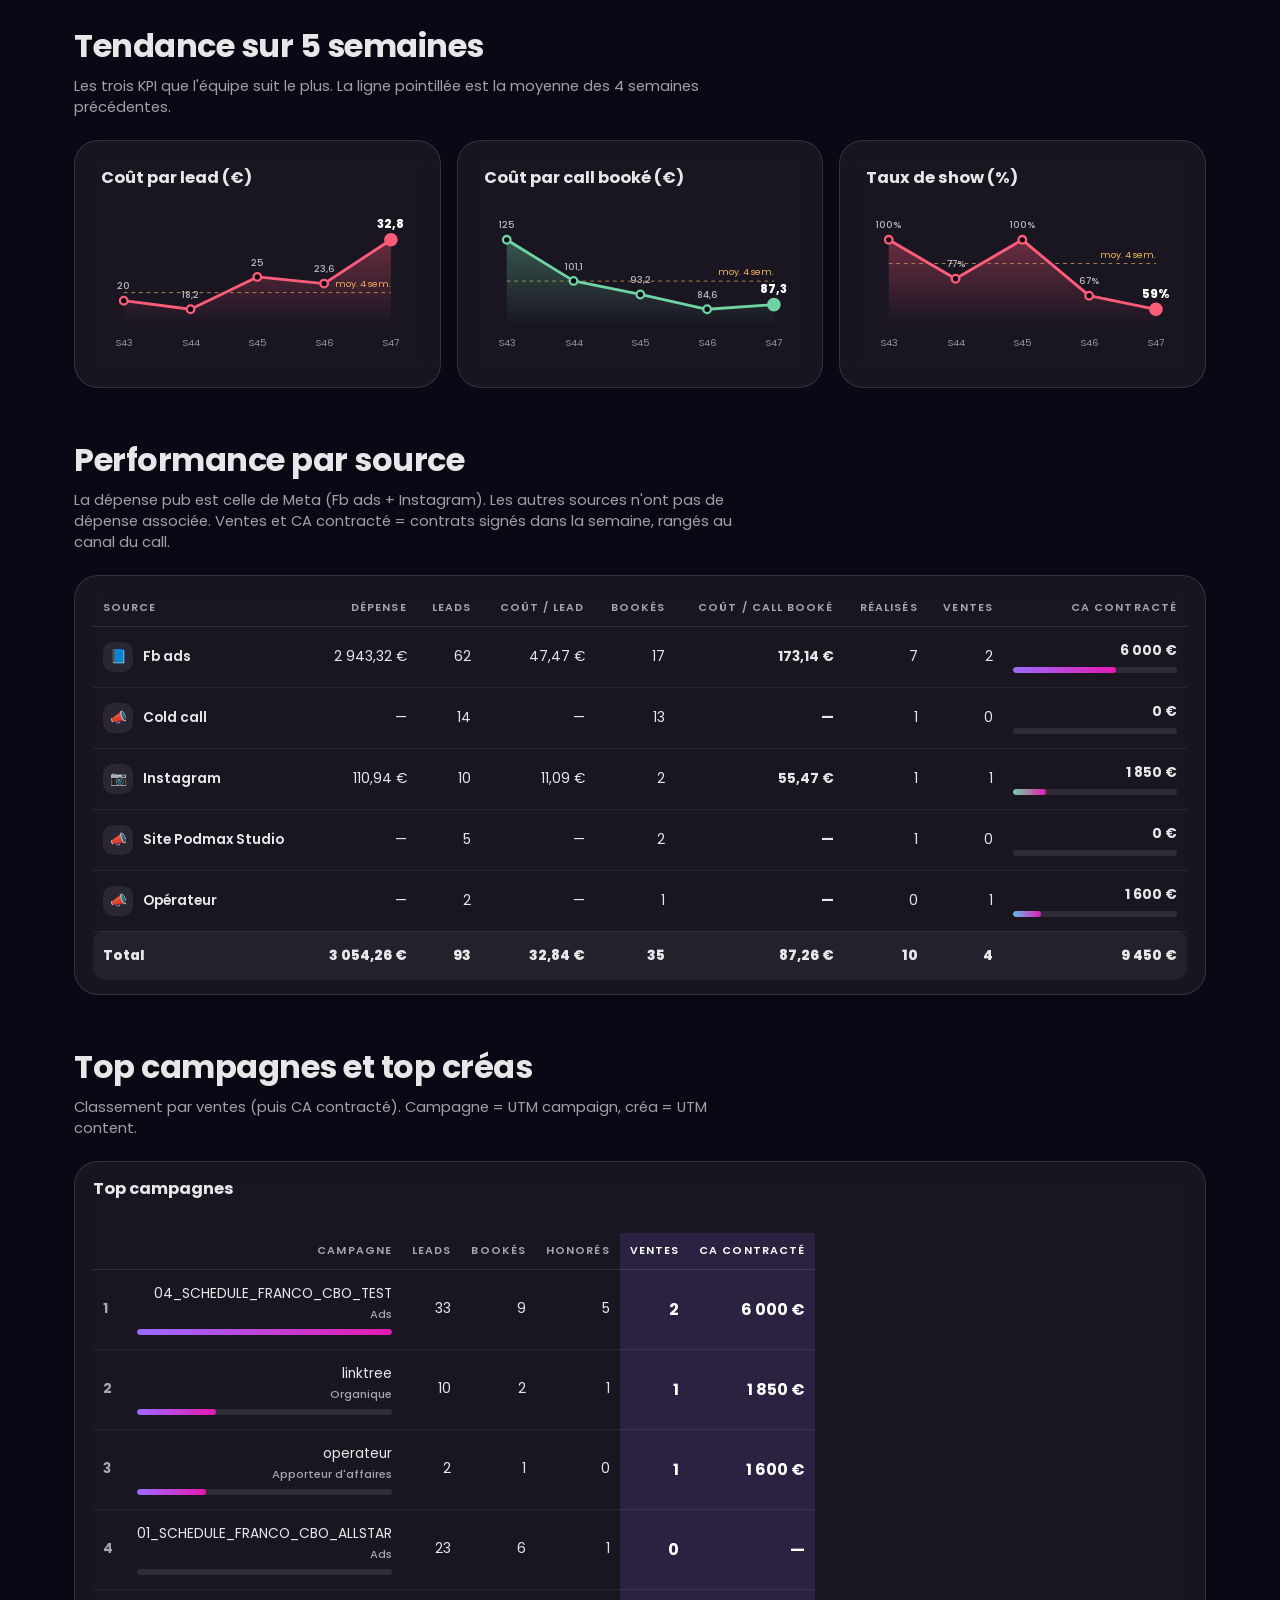
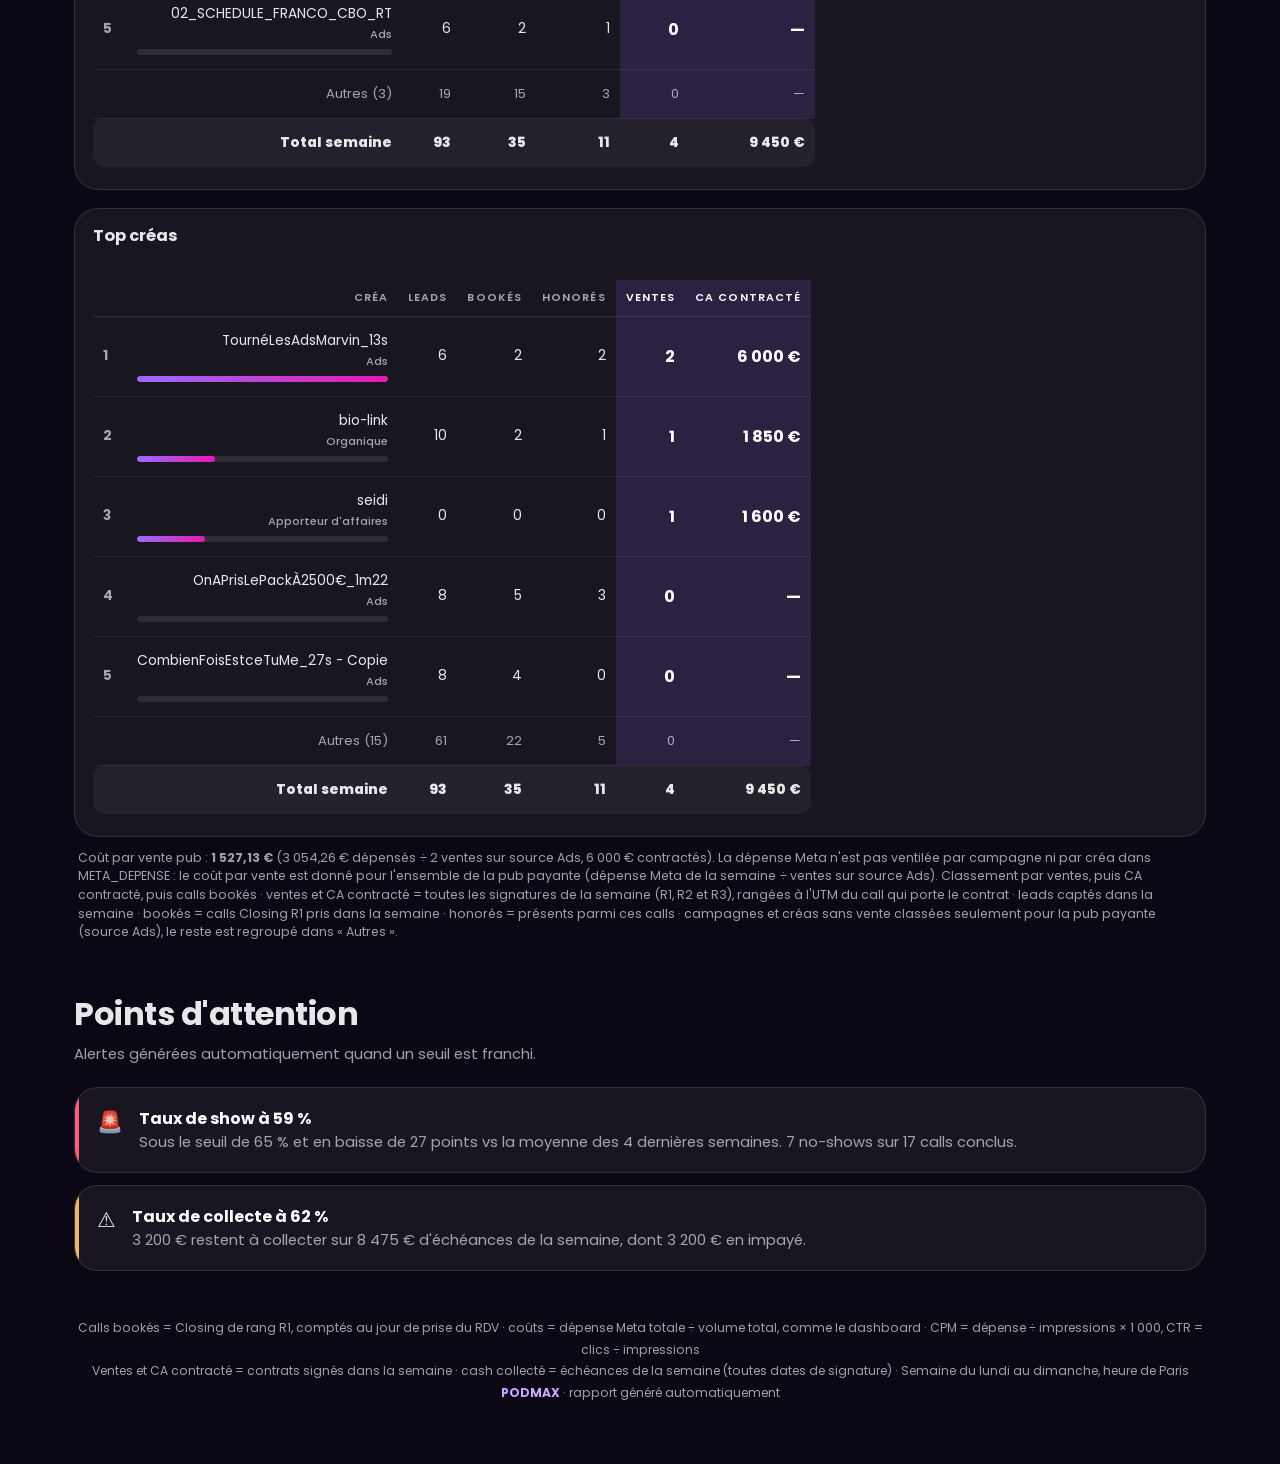
==== commit 95de872f: "maj" ====
--- a/bilans/acquisition.html
+++ b/bilans/acquisition.html
@@ -53,11 +53,21 @@
 .gt{display:flex;align-items:center;gap:10px;margin:30px 0 14px;font-size:.78rem;font-weight:700;letter-spacing:.16em;text-transform:uppercase;color:var(--c)}
 .gt::after{content:"";flex:1;height:1px;background:linear-gradient(90deg,var(--c),transparent);opacity:.5}
 .grid{display:grid;grid-template-columns:repeat(auto-fit,minmax(250px,1fr));gap:16px}
+.grid.g4{grid-template-columns:repeat(4,1fr)}
+.grid.g4 .kv{font-size:1.85rem}
+.grid.g4 .ksub{min-height:2.6em}
+.mini{display:grid;grid-template-columns:repeat(4,1fr);padding:16px 6px;position:relative;overflow:hidden}
+.mini .mi{padding:2px 20px;border-left:1px solid var(--bord)}
+.mini .mi:first-child{border-left:0}
+.mini .mt{font-size:.72rem;font-weight:600;letter-spacing:.1em;text-transform:uppercase;color:var(--txt2)}
+.mini .mv{font-size:1.6rem;font-weight:800;letter-spacing:-.02em;margin:6px 0 2px}
+.mini .ms{font-size:.74rem;color:var(--txt2);line-height:1.4;min-height:2.1em;margin-bottom:6px}
 .kpi{padding:20px 22px;position:relative;overflow:hidden}
 .kpi::before{content:"";position:absolute;top:-40px;right:-40px;width:130px;height:130px;border-radius:50%;background:var(--c);opacity:.16;filter:blur(24px)}
 .kpi.star{border:1px solid var(--c);box-shadow:0 0 0 1px color-mix(in srgb,var(--c) 40%,transparent),0 12px 40px color-mix(in srgb,var(--c) 28%,transparent)}
 .kt{display:flex;align-items:center;gap:8px;font-size:.74rem;font-weight:600;letter-spacing:.1em;text-transform:uppercase;color:var(--txt2)}
 .kv{font-size:2.15rem;font-weight:800;letter-spacing:-.02em;margin:8px 0 4px;display:flex;align-items:center;justify-content:space-between;gap:10px}
+.ksub{font-size:.72rem;color:var(--txt2);margin:-2px 0 4px;min-height:1em}
 .kd{display:flex;justify-content:space-between;align-items:center;font-size:.78rem;color:var(--txt2);margin-top:6px}
 .chip{font-weight:700;font-size:.75rem;border-radius:999px;padding:3px 10px}
 .chip.good{background:rgba(111,211,163,.16);color:var(--vert)}
@@ -84,6 +94,13 @@
 .tbl .nm{font-weight:600;display:flex;align-items:center;gap:10px}
 .tbl .nm i{font-style:normal;width:30px;height:30px;border-radius:10px;display:grid;place-items:center;background:rgba(255,255,255,.08)}
 .tbl .cash{min-width:170px}
+.note{font-size:.78rem;color:var(--txt2);margin:12px 4px 0;line-height:1.5}
+.tbl.top td:first-child{max-width:260px;word-break:break-word}
+.tbl .src{font-size:.7rem;color:var(--txt2);font-weight:500;margin-top:2px}
+.tbl.top th.key,.tbl.top td.key{color:#fff;background:rgba(155,107,255,.14)}
+.tbl.top td.key b{font-size:1rem}
+.tbl.top tr.oth td{color:var(--txt2);font-size:.82rem}
+.tbl.top td.rk{width:34px;color:var(--txt2);font-weight:700}
 .tbl .cash .bar{height:6px;border-radius:6px;background:rgba(255,255,255,.1);margin-top:6px;overflow:hidden}
 .tbl .cash .bar span{display:block;height:100%;border-radius:6px;background:linear-gradient(90deg,var(--violet2),var(--magenta))}
 .tbl tr.tot td{font-weight:800;border-bottom:0;background:rgba(255,255,255,.05)}
@@ -95,7 +112,22 @@
 .al p{font-size:.92rem;color:var(--txt2);line-height:1.55}
 .foot{margin-top:46px;font-size:.76rem;color:var(--txt2);line-height:1.8;text-align:center}
 .foot b{color:var(--ciel)}
-@media (max-width:900px){.hero,.two,.eq,.ins{grid-template-columns:1fr}.funnel .fr{grid-template-columns:100px 1fr}.funnel .cv{grid-column:1/-1}.tbl{display:block;overflow-x:auto}}
+@media (max-width:900px){.grid.g4,.mini{grid-template-columns:repeat(2,1fr)}.grid.g4 .kv{font-size:1.5rem}.mini .mi{border-left:0;padding:8px 14px}.hero,.two,.eq,.ins{grid-template-columns:1fr}.funnel .fr{grid-template-columns:100px 1fr}.funnel .cv{grid-column:1/-1}.tbl{display:block;overflow-x:auto}}
+/* Cartes KPI : même schéma que l'onglet Closing / Funnel du dashboard. Chaque ligne = une grille à 5 rangées partagées (subgrid) :
+   libellé, chiffre, variations, notes, référence de date -> tous les chiffres, variations et notes sont alignés d'une carte à l'autre. */
+.cartes{display:grid;grid-template-columns:repeat(4,minmax(0,1fr));grid-template-rows:repeat(5,auto);column-gap:16px}
+.carte{grid-row:1 / span 5;display:grid;grid-template-rows:subgrid;row-gap:0;padding:22px 24px;border-left:3px solid var(--bd);background-image:linear-gradient(135deg,color-mix(in srgb,var(--bd) 14%,transparent),transparent 62%);position:relative}
+.carte .lib{font-size:11px;font-weight:700;letter-spacing:.11em;text-transform:uppercase;color:var(--txt2);line-height:1.35;min-height:2.7em}
+.carte .chf{font-size:2.05rem;font-weight:900;letter-spacing:-.025em;color:var(--tx);line-height:1.05;margin-top:10px;font-variant-numeric:tabular-nums;white-space:nowrap}
+.carte .vr{margin-top:10px;display:grid;gap:3px;align-content:start;min-height:2.9em}
+.carte .ev{display:flex;align-items:baseline;gap:8px;font-size:13px;line-height:1.35}
+.carte .ev small{font-size:11px;color:var(--txt2);font-weight:400}
+.carte .ecart{font-weight:900;font-variant-numeric:tabular-nums;min-width:4.6em}
+.carte .ecart.bon{color:var(--vert)}.carte .ecart.mauvais{color:var(--rouge)}.carte .ecart.stable{color:var(--ambre)}
+.carte .nt{margin-top:10px;font-size:12px;line-height:1.5;color:var(--txt2);min-height:4.5em}
+.carte .nt b{color:#fff;font-weight:700}
+.carte .rf{margin-top:8px;font-size:11px;color:var(--txt2);opacity:.75}
+@media (max-width:900px){.cartes{grid-template-columns:repeat(2,minmax(0,1fr));grid-template-rows:repeat(10,auto);row-gap:16px}.carte:nth-child(-n+2){grid-row:1 / span 5}.carte:nth-child(n+3){grid-row:6 / span 5}.carte .chf{font-size:1.6rem}}
 /* ===== IMPRESSION / PDF (Cloudflare Browser Rendering : format A4, printBackground:true) ===== */
 @page{size:A4;margin:8mm}
 @media print{
@@ -110,11 +142,17 @@
   .eq{grid-template-columns:1fr 1fr}
   .ins{grid-template-columns:repeat(3,1fr)}
   .grid{grid-template-columns:repeat(3,1fr)}
+  .grid.g4,.mini{grid-template-columns:repeat(4,1fr)}
+  .cartes{grid-template-columns:repeat(4,minmax(0,1fr));grid-template-rows:repeat(5,auto);row-gap:0}
+  .carte:nth-child(n){grid-row:1 / span 5}
+  .carte .chf{font-size:2.05rem}
+  .mini .mi{border-left:1px solid var(--bord);padding:2px 20px}
+  .mini .mi:first-child{border-left:0}
   .funnel .fr{grid-template-columns:150px 1fr 120px}
   .funnel .cv{grid-column:auto}
   .tbl{display:table;overflow:visible}
   /* un bloc ne se coupe jamais entre deux pages */
-  .glass,.kpi,.panel,.insc,.al,.fr,.hero,.headline,.tbl tr,svg{break-inside:avoid;page-break-inside:avoid}
+  .glass,.kpi,.panel,.insc,.al,.fr,.hero,.headline,.mini,.tbl tr,svg{break-inside:avoid;page-break-inside:avoid}
   h2,.gt,.sub{break-after:avoid;page-break-after:avoid}
   h2{margin-top:34px}
   .foot{break-inside:avoid}
@@ -131,67 +169,746 @@
 <script>
 /*DATA_START*/
 const DATA = {
-  sample: true,
-  week: {num: 47, label: "du lundi 16 au dimanche 22 novembre 2026", generated: "lundi 23 novembre · 8h00"},
-  days: ["Lun","Mar","Mer","Jeu","Ven","Sam","Dim"],
-  daily: {
-    spend:[380,410,455,398,511,350,338], leads:[9,11,12,10,15,9,8], booked:[5,6,7,6,9,4,4],
-    cpc:[76,68.3,65,66.3,56.8,87.5,84.5], cpl:[42.2,37.3,37.9,39.8,34.1,38.9,42.3],
-    done:[3,4,5,4,3,2,2], noshow:[2,3,2,3,2,1,2], planned:[5,7,7,7,5,3,4],
-    sales:[1,0,2,1,1,1,0], signed:[2800,0,5400,3200,2600,3400,0], coll:[1200,900,2100,1840,1500,1400,1000]
-  },
-  headline: [
-    {l:"Leads", v:"74", c:"+12 %", good:true},
-    {l:"Coût par call booké", v:"69,32 €", c:"−8 %", good:true},
-    {l:"Cash signé", v:"17 400 €", c:"+18 %", good:true}
-  ],
-  insights: [
-    {type:"good", title:"Ce qui marche", text:"Le <b>coût par call booké</b> tombe à <b>69,32 €</b>, le plus bas des 5 dernières semaines, porté par Instagram (46,40 €). Les leads progressent de 12 %."},
-    {type:"warn", title:"À surveiller", text:"<b>4 260 €</b> restent à collecter (taux de collecte à <b>70 %</b>, −9 pts vs la moyenne), dont 3 200 € d'échéances en impayé."},
-    {type:"bad", title:"Point faible", text:"Le <b>taux de show tombe à 60 %</b> (moyenne : 68 %). 15 no-shows représentent environ <b>1 040 €</b> de dépense pub perdue."}
-  ],
-  groups: [
-    {title:"Acquisition", icon:"📣", color:"#9B6BFF", items:[
-      {l:"Dépense pub", v:"2 842 €", d1:5, d4:1, better:"down", t:"%", spark:"spend"},
-      {l:"Leads", v:"74", d1:12, d4:9, better:"up", t:"%", spark:"leads"},
-      {l:"Coût par lead", v:"38,41 €", d1:-6, d4:-8, better:"down", t:"%", spark:"cpl"},
-      {l:"Calls bookés", v:"41", d1:14, d4:10, better:"up", t:"%", spark:"booked"},
-      {l:"Coût par call booké", v:"69,32 €", d1:-8, d4:-11, better:"down", t:"%", spark:"cpc", hero:true, icon:"🎯"},
-      {l:"Coût par vente (CAC)", v:"568 €", d1:-4, d4:-1, better:"down", t:"%", spark:null}
-    ]},
-    {title:"Calls", icon:"📞", color:"#E619B0", items:[
-      {l:"Calls prévus", v:"38", d1:9, d4:6, better:"up", t:"%", spark:"planned"},
-      {l:"Calls réalisés", v:"23", d1:1, d4:-4, better:"up", t:"%", spark:"done"},
-      {l:"Taux de show", v:"60 %", d1:-5, d4:-8, better:"up", t:"pts", ring:60, hero:true, icon:"👤"},
-      {l:"Coût par call réalisé", v:"123,57 €", d1:-3, d4:2, better:"down", t:"%", spark:null}
-    ]},
-    {title:"Ventes & cash", icon:"🏆", color:"#6FD3A3", items:[
-      {l:"Ventes", v:"6", d1:2, d4:1, better:"up", t:"abs", spark:"sales"},
-      {l:"Nouveaux clients", v:"5", d1:2, d4:1, better:"up", t:"abs", spark:null},
-      {l:"Cash signé", v:"17 400 €", d1:18, d4:7, better:"up", t:"%", spark:"signed"},
-      {l:"Cash collecté", v:"9 940 €", d1:11, d4:2, better:"up", t:"%", spark:"coll"},
-      {l:"Taux de collecte", v:"70 %", d1:-6, d4:-9, better:"up", t:"pts", ring:70, hero:true, icon:"💵"},
-      {l:"Reste à collecter", v:"4 260 €", d1:22, d4:15, better:"down", t:"%", spark:null}
-    ]}
-  ],
-  funnel: [["🧲","Leads",74],["📥","Calls bookés",41],["📅","Calls prévus",38],["✅","Calls réalisés",23],["🏆","Ventes",6]],
-  sources: [
-    {i:"📘",n:"Fb ads",spend:2610,leads:51,booked:28,done:15,sales:3,signed:8400,col:"#9B6BFF"},
-    {i:"📷",n:"Instagram",spend:232,leads:9,booked:5,done:3,sales:2,signed:6400,col:"#E619B0"},
-    {i:"📞",n:"Cold call",spend:0,leads:8,booked:6,done:3,sales:1,signed:2600,col:"#6FD3A3"},
-    {i:"🌐",n:"Site web",spend:0,leads:6,booked:2,done:2,sales:0,signed:0,col:"#F0B95A"}
-  ],
-  trend: [
-    {t:"Coût par lead (€)", pts:[43.2,42.0,40.7,40.9,38.4], better:"down", fmt:"eur"},
-    {t:"Coût par call booké (€)", pts:[80.0,79.5,77.5,75.4,69.3], better:"down", fmt:"eur"},
-    {t:"Taux de show (%)", pts:[70,69,68,65,60], better:"up", fmt:"pct"}
-  ],
-  weeks: ["S43","S44","S45","S46","S47"],
-  alerts: [
-    {c:"#FF5C7A", i:"🚨", t:"Taux de show à 60 %", x:"Sous le seuil de 65 % et en baisse de 8 points vs la moyenne des 4 dernières semaines."},
-    {c:"#F0B95A", i:"⚠️", t:"Taux de collecte à 70 %", x:"4 260 € restent à collecter, dont 3 200 € d'échéances en impayé."},
-    {c:"#6FD3A3", i:"✅", t:"Coût par call booké au plus bas", x:"69,32 € contre 78,10 € en moyenne sur 4 semaines."}
+ "semaine": "2026-S47",
+ "debut": "2026-11-16",
+ "fin": "2026-11-22",
+ "genereLe": "2026-11-25T16:54:35.102Z",
+ "sample": true,
+ "week": {
+  "num": 47,
+  "label": "du lundi 16 au dimanche 22 novembre 2026",
+  "generated": "mercredi 25 novembre · 17h54"
+ },
+ "days": [
+  "Lun",
+  "Mar",
+  "Mer",
+  "Jeu",
+  "Ven",
+  "Sam",
+  "Dim"
+ ],
+ "daily": {
+  "spend": [
+   286.8,
+   266.38,
+   348.63,
+   407.32,
+   511.06,
+   531.52,
+   702.55
+  ],
+  "impr": [
+   18680,
+   13584,
+   14744,
+   12442,
+   15385,
+   16773,
+   20335
+  ],
+  "cpm": [
+   15.35,
+   19.61,
+   23.65,
+   32.74,
+   33.22,
+   31.69,
+   34.55
+  ],
+  "ctr": [
+   2.88,
+   3.51,
+   3.96,
+   3.8,
+   2.93,
+   2.62,
+   2.47
+  ],
+  "leads": [
+   4,
+   6,
+   13,
+   16,
+   15,
+   18,
+   21
+  ],
+  "booked": [
+   1,
+   2,
+   8,
+   6,
+   6,
+   10,
+   2
+  ],
+  "cpc": [
+   286.8,
+   133.19,
+   43.58,
+   67.89,
+   85.18,
+   53.15,
+   351.28
+  ],
+  "cpl": [
+   71.7,
+   44.4,
+   26.82,
+   25.46,
+   34.07,
+   29.53,
+   33.45
+  ],
+  "done": [
+   1,
+   2,
+   0,
+   1,
+   2,
+   2,
+   2
+  ],
+  "noshow": [
+   0,
+   0,
+   0,
+   1,
+   4,
+   1,
+   1
+  ],
+  "planned": [
+   1,
+   4,
+   0,
+   5,
+   6,
+   5,
+   4
+  ],
+  "sales": [
+   2,
+   0,
+   1,
+   0,
+   1,
+   0,
+   0
+  ],
+  "signed": [
+   3450,
+   0,
+   2800,
+   0,
+   3200,
+   0,
+   0
+  ],
+  "coll": [
+   3875,
+   0,
+   1400,
+   0,
+   0,
+   0,
+   0
   ]
+ },
+ "headline": [
+  {
+   "l": "Leads",
+   "v": "93",
+   "c": "+37 %",
+   "good": true
+  },
+  {
+   "l": "Coût par call booké",
+   "v": "87,26 €",
+   "c": "+3 %",
+   "good": false
+  },
+  {
+   "l": "CA contracté",
+   "v": "9 450 €",
+   "c": "+29 %",
+   "good": true
+  }
+ ],
+ "insights": [
+  {
+   "type": "good",
+   "title": "Ce qui marche",
+   "text": "Le <b>nombre de calls bookés</b> progresse de <b>84 %</b> vs S-1 (<b>35</b>). Nombre de leads : +37 %."
+  },
+  {
+   "type": "warn",
+   "title": "À surveiller",
+   "text": "<b>3 200 €</b> restent à collecter (taux de collecte à <b>62 %</b>), dont <b>3 200 €</b> d'échéances en impayé."
+  },
+  {
+   "type": "bad",
+   "title": "Point faible",
+   "text": "Le <b>CPM</b> monte de <b>51 %</b> vs S-1 (<b>27,28 €</b>). 7 no-shows sur la semaine."
+  }
+ ],
+ "groups": [
+  {
+   "title": "Média",
+   "icon": "📣",
+   "color": "#9B6BFF",
+   "items": [
+    {
+     "l": "Dépense pub",
+     "v": "3 054 €",
+     "d1": 90,
+     "d4": 126,
+     "better": "down",
+     "t": "%",
+     "c": "bleu",
+     "sub": [
+      "Meta : Fb ads + Instagram"
+     ],
+     "ref": "au jour de la dépense"
+    },
+    {
+     "l": "Impressions",
+     "v": "111 943",
+     "d1": 26,
+     "d4": 107,
+     "better": "up",
+     "t": "%",
+     "c": "violet",
+     "sub": [
+      "impressions Meta"
+     ],
+     "ref": "au jour de la diffusion"
+    },
+    {
+     "l": "CPM",
+     "v": "27,28 €",
+     "d1": 51,
+     "d4": 1,
+     "better": "down",
+     "t": "%",
+     "c": "magenta",
+     "sub": [
+      "coût pour 1 000 impressions"
+     ],
+     "ref": "dépense ÷ impressions"
+    },
+    {
+     "l": "CTR",
+     "v": "3,10 %",
+     "d1": -6,
+     "d4": -15,
+     "better": "up",
+     "t": "%",
+     "c": "vert",
+     "sub": [
+      "3 465 clics"
+     ],
+     "ref": "clics ÷ impressions"
+    }
+   ]
+  },
+  {
+   "title": "Volumes",
+   "icon": "📊",
+   "color": "#E619B0",
+   "items": [
+    {
+     "l": "Leads",
+     "v": "93",
+     "d1": 37,
+     "d4": 51,
+     "better": "up",
+     "t": "%",
+     "c": "bleu",
+     "ref": "à la capture du lead"
+    },
+    {
+     "l": "Rendez-vous pris",
+     "v": "53",
+     "d1": 83,
+     "d4": 119,
+     "better": "up",
+     "t": "%",
+     "c": "violet",
+     "rep": [
+      "<b>35</b> Closing",
+      "<b>18</b> Rattrapage"
+     ],
+     "ref": "à la prise de RDV"
+    },
+    {
+     "l": "Rendez-vous honorés",
+     "v": "13",
+     "d1": -24,
+     "d4": 4,
+     "better": "up",
+     "t": "%",
+     "c": "vert",
+     "rep": [
+      "<b>10</b> Closing",
+      "<b>3</b> Rattrapage"
+     ],
+     "sub": [
+      "sur 21 conclus · 8 no-shows"
+     ],
+     "ref": "au jour du RDV"
+    },
+    {
+     "l": "Ventes",
+     "v": "4",
+     "d1": 2,
+     "d4": 2,
+     "better": "up",
+     "t": "abs",
+     "c": "jaune",
+     "rep": [
+      "<b>1</b> Closing",
+      "<b>3</b> Rattrapage"
+     ],
+     "sub": [
+      "5 contrats · clients ayant signé"
+     ],
+     "ref": "à la signature"
+    }
+   ]
+  },
+  {
+   "title": "Coûts",
+   "icon": "💶",
+   "color": "#F0B95A",
+   "items": [
+    {
+     "l": "Coût par lead",
+     "v": "32,84 €",
+     "d1": 39,
+     "d4": 51,
+     "better": "down",
+     "t": "%",
+     "c": "bleu",
+     "sub": [
+      "3 054 € ÷ 93 leads"
+     ],
+     "ref": "à la capture du lead"
+    },
+    {
+     "l": "Coût par call booké",
+     "v": "87,26 €",
+     "d1": 3,
+     "d4": -14,
+     "better": "down",
+     "t": "%",
+     "c": "violet",
+     "sub": [
+      "3 054 € ÷ 35 calls Closing R1"
+     ],
+     "ref": "à la prise de RDV"
+    },
+    {
+     "l": "Coût par call présent",
+     "v": "206,26 €",
+     "d1": 16,
+     "d4": 25,
+     "better": "down",
+     "t": "%",
+     "c": "vert",
+     "sub": [
+      "dépense mûre ÷ 11 présents"
+     ],
+     "ref": "calls pris dans la semaine"
+    },
+    {
+     "l": "Coût par vente",
+     "v": "567 €",
+     "d1": -29,
+     "d4": -21,
+     "better": "down",
+     "t": "%",
+     "c": "jaune",
+     "sub": [
+      "dépense mûre ÷ 4 ventes"
+     ],
+     "ref": "à la signature"
+    }
+   ]
+  },
+  {
+   "title": "CA & cash",
+   "icon": "💵",
+   "color": "#6FD3A3",
+   "items": [
+    {
+     "l": "CA contracté",
+     "v": "9 450 €",
+     "d1": 29,
+     "d4": 35,
+     "better": "up",
+     "t": "%",
+     "c": "bleu",
+     "rep": [
+      "<b>1 600 €</b> Closing",
+      "<b>7 850 €</b> Rattrapage"
+     ],
+     "ref": "à la signature"
+    },
+    {
+     "l": "Encaissé sur les signatures",
+     "v": "3 925 €",
+     "d1": -46,
+     "d4": -15,
+     "better": "up",
+     "t": "%",
+     "c": "violet",
+     "rep": [
+      "<b>1 600 €</b> Closing",
+      "<b>2 325 €</b> Rattrapage"
+     ],
+     "sub": [
+      "42 % du CA contracté"
+     ],
+     "ref": "à la signature"
+    },
+    {
+     "l": "Cash collecté",
+     "v": "5 275 €",
+     "d1": -28,
+     "d4": 23,
+     "better": "up",
+     "t": "%",
+     "c": "vert",
+     "sub": [
+      "dont 1 350 € d'échéances de contrats antérieurs"
+     ],
+     "ref": "à la date d'échéance"
+    },
+    {
+     "l": "Taux de collecte",
+     "v": "62 %",
+     "d1": -38,
+     "d4": -18,
+     "better": "up",
+     "t": "pts",
+     "c": "jaune",
+     "sub": [
+      "3 200 € restent à collecter"
+     ],
+     "ref": "cash collecté ÷ échéances dues"
+    }
+   ]
+  }
+ ],
+ "funnel": [
+  [
+   "🧲",
+   "Leads",
+   93
+  ],
+  [
+   "📥",
+   "Calls bookés",
+   35
+  ],
+  [
+   "📅",
+   "Calls prévus",
+   25
+  ],
+  [
+   "✅",
+   "Calls réalisés",
+   10
+  ],
+  [
+   "🏆",
+   "Ventes R1",
+   1
+  ]
+ ],
+ "funnelNote": "Ventes R1 = ventes issues d'un call Closing de rang R1. Signatures de la semaine, tous rangs : <b>4 clients</b> · 5 contrats · <b>9 450 €</b> contractés.",
+ "sources": [
+  {
+   "i": "📘",
+   "n": "Fb ads",
+   "spend": 2943.32,
+   "leads": 62,
+   "booked": 17,
+   "done": 7,
+   "sales": 2,
+   "signed": 6000,
+   "col": "#9B6BFF"
+  },
+  {
+   "i": "📣",
+   "n": "Cold call",
+   "spend": 0,
+   "leads": 14,
+   "booked": 13,
+   "done": 1,
+   "sales": 0,
+   "signed": 0,
+   "col": "#E619B0"
+  },
+  {
+   "i": "📷",
+   "n": "Instagram",
+   "spend": 110.94,
+   "leads": 10,
+   "booked": 2,
+   "done": 1,
+   "sales": 1,
+   "signed": 1850,
+   "col": "#6FD3A3"
+  },
+  {
+   "i": "📣",
+   "n": "Site Podmax Studio",
+   "spend": 0,
+   "leads": 5,
+   "booked": 2,
+   "done": 1,
+   "sales": 0,
+   "signed": 0,
+   "col": "#F0B95A"
+  },
+  {
+   "i": "📣",
+   "n": "Opérateur",
+   "spend": 0,
+   "leads": 2,
+   "booked": 1,
+   "done": 0,
+   "sales": 1,
+   "signed": 1600,
+   "col": "#5BC0EB"
+  }
+ ],
+ "top": {
+  "sources": [
+   "Ads"
+  ],
+  "base": "Classement par ventes, puis CA contracté, puis calls bookés · ventes et CA contracté = toutes les signatures de la semaine (R1, R2 et R3), rangées à l'UTM du call qui porte le contrat · leads captés dans la semaine · bookés = calls Closing R1 pris dans la semaine · honorés = présents parmi ces calls · campagnes et créas sans vente classées seulement pour la pub payante (source Ads), le reste est regroupé dans « Autres »",
+  "cout": {
+   "depense": 3054.26,
+   "ventesPub": 2,
+   "signedPub": 6000,
+   "coutParVentePub": 1527.13,
+   "note": "La dépense Meta n'est pas ventilée par campagne ni par créa dans META_DEPENSE : le coût par vente est donné pour l'ensemble de la pub payante (dépense Meta de la semaine ÷ ventes sur source Ads)."
+  },
+  "campagnes": {
+   "total": {
+    "leads": 93,
+    "booked": 35,
+    "done": 11,
+    "sales": 4,
+    "signed": 9450
+   },
+   "lignes": [
+    {
+     "n": "04_SCHEDULE_FRANCO_CBO_TEST",
+     "src": "Ads",
+     "leads": 33,
+     "booked": 9,
+     "done": 5,
+     "sales": 2,
+     "signed": 6000
+    },
+    {
+     "n": "linktree",
+     "src": "Organique",
+     "leads": 10,
+     "booked": 2,
+     "done": 1,
+     "sales": 1,
+     "signed": 1850
+    },
+    {
+     "n": "operateur",
+     "src": "Apporteur d'affaires",
+     "leads": 2,
+     "booked": 1,
+     "done": 0,
+     "sales": 1,
+     "signed": 1600
+    },
+    {
+     "n": "01_SCHEDULE_FRANCO_CBO_ALLSTAR",
+     "src": "Ads",
+     "leads": 23,
+     "booked": 6,
+     "done": 1,
+     "sales": 0,
+     "signed": 0
+    },
+    {
+     "n": "02_SCHEDULE_FRANCO_CBO_RT",
+     "src": "Ads",
+     "leads": 6,
+     "booked": 2,
+     "done": 1,
+     "sales": 0,
+     "signed": 0
+    }
+   ],
+   "autres": {
+    "n": "Autres (3)",
+    "leads": 19,
+    "booked": 15,
+    "done": 3,
+    "sales": 0,
+    "signed": 0
+   }
+  },
+  "creas": {
+   "total": {
+    "leads": 93,
+    "booked": 35,
+    "done": 11,
+    "sales": 4,
+    "signed": 9450
+   },
+   "lignes": [
+    {
+     "n": "TournéLesAdsMarvin_13s",
+     "src": "Ads",
+     "leads": 6,
+     "booked": 2,
+     "done": 2,
+     "sales": 2,
+     "signed": 6000
+    },
+    {
+     "n": "bio-link",
+     "src": "Organique",
+     "leads": 10,
+     "booked": 2,
+     "done": 1,
+     "sales": 1,
+     "signed": 1850
+    },
+    {
+     "n": "seidi",
+     "src": "Apporteur d'affaires",
+     "leads": 0,
+     "booked": 0,
+     "done": 0,
+     "sales": 1,
+     "signed": 1600
+    },
+    {
+     "n": "OnAPrisLePackÀ2500€_1m22",
+     "src": "Ads",
+     "leads": 8,
+     "booked": 5,
+     "done": 3,
+     "sales": 0,
+     "signed": 0
+    },
+    {
+     "n": "CombienFoisEstceTuMe_27s - Copie",
+     "src": "Ads",
+     "leads": 8,
+     "booked": 4,
+     "done": 0,
+     "sales": 0,
+     "signed": 0
+    }
+   ],
+   "autres": {
+    "n": "Autres (15)",
+    "leads": 61,
+    "booked": 22,
+    "done": 5,
+    "sales": 0,
+    "signed": 0
+   }
+  }
+ },
+ "trend": [
+  {
+   "t": "Coût par lead (€)",
+   "pts": [
+    20,
+    18.2,
+    25,
+    23.6,
+    32.8
+   ],
+   "better": "down",
+   "fmt": "eur"
+  },
+  {
+   "t": "Coût par call booké (€)",
+   "pts": [
+    125,
+    101.1,
+    93.2,
+    84.6,
+    87.3
+   ],
+   "better": "down",
+   "fmt": "eur"
+  },
+  {
+   "t": "Taux de show (%)",
+   "pts": [
+    100,
+    77,
+    100,
+    67,
+    59
+   ],
+   "better": "up",
+   "fmt": "pct"
+  }
+ ],
+ "weeks": [
+  "S43",
+  "S44",
+  "S45",
+  "S46",
+  "S47"
+ ],
+ "alerts": [
+  {
+   "c": "#FF5C7A",
+   "i": "🚨",
+   "t": "Taux de show à 59 %",
+   "x": "Sous le seuil de 65 % et en baisse de 27 points vs la moyenne des 4 dernières semaines. 7 no-shows sur 17 calls conclus."
+  },
+  {
+   "c": "#F0B95A",
+   "i": "⚠️",
+   "t": "Taux de collecte à 62 %",
+   "x": "3 200 € restent à collecter sur 8 475 € d'échéances de la semaine, dont 3 200 € en impayé."
+  }
+ ],
+ "slack": {
+  "titre": "📣 Bilan hebdo Acquisition · S47 (16 → 22 novembre 2026)",
+  "lignes": [
+   "Dépense pub : *3 054 €* (▲ 90 % ⚠️ vs S-1)",
+   "Leads : *93* (▲ 37 % ✅) · coût par lead *32,84 €*",
+   "Calls bookés : *35* (▲ 84 % ✅) · coût par call booké *87,26 €* (▲ 3 % ⚠️)",
+   "Calls réalisés : *10* sur 25 prévus · taux de show *59 %* (▼ 8 pts ⚠️)",
+   "Média : CPM *27,28 €* (▲ 51 % ⚠️) · CTR *3,10 %* (▼ 6 % ⚠️)",
+   "Ventes : *4 clients* (5 contrats, dont *4* nouveaux clients) · CA contracté *9 450 €* (▲ 29 % ✅) · encaissé sur ces signatures *3 925 €*",
+   "Cash collecté : *5 275 €* (dont 1 350 € d'échéances de contrats antérieurs) · taux de collecte *62 %* · reste à collecter *3 200 €*",
+   "Top campagne : *04_SCHEDULE_FRANCO_CBO_TEST* (2 ventes, 6 000 €) · top créa : *TournéLesAdsMarvin_13s* (2 ventes, 6 000 €)",
+   "🚨 *Taux de show à 59 %* — Sous le seuil de 65 % et en baisse de 27 points vs la moyenne des 4 dernières semaines. 7 no-shows sur 17 calls conclus.",
+   "⚠️ *Taux de collecte à 62 %* — 3 200 € restent à collecter sur 8 475 € d'échéances de la semaine, dont 3 200 € en impayé."
+  ],
+  "texte": "📣 Bilan hebdo Acquisition · S47 (16 → 22 novembre 2026)\nDépense pub : *3 054 €* (▲ 90 % ⚠️ vs S-1)\nLeads : *93* (▲ 37 % ✅) · coût par lead *32,84 €*\nCalls bookés : *35* (▲ 84 % ✅) · coût par call booké *87,26 €* (▲ 3 % ⚠️)\nCalls réalisés : *10* sur 25 prévus · taux de show *59 %* (▼ 8 pts ⚠️)\nMédia : CPM *27,28 €* (▲ 51 % ⚠️) · CTR *3,10 %* (▼ 6 % ⚠️)\nVentes : *4 clients* (5 contrats, dont *4* nouveaux clients) · CA contracté *9 450 €* (▲ 29 % ✅) · encaissé sur ces signatures *3 925 €*\nCash collecté : *5 275 €* (dont 1 350 € d'échéances de contrats antérieurs) · taux de collecte *62 %* · reste à collecter *3 200 €*\nTop campagne : *04_SCHEDULE_FRANCO_CBO_TEST* (2 ventes, 6 000 €) · top créa : *TournéLesAdsMarvin_13s* (2 ventes, 6 000 €)\n🚨 *Taux de show à 59 %* — Sous le seuil de 65 % et en baisse de 27 points vs la moyenne des 4 dernières semaines. 7 no-shows sur 17 calls conclus.\n⚠️ *Taux de collecte à 62 %* — 3 200 € restent à collecter sur 8 475 € d'échéances de la semaine, dont 3 200 € en impayé."
+ },
+ "meta": {
+  "perimetre": "Calls : Closing R1 (vue par défaut du dashboard), RDV au jour de prise, calls tenus au jour du RDV · Ventes et CA : contrats signés dans la semaine (jour de signature, comme la page Sales Team)",
+  "ventes": "Ventes = clients ayant signé dans la semaine ; nouveaux clients = au moins un contrat de type NOUVEAU ; CA contracté = montant total des contrats ; encaissé = CA net des contrats signés dans la semaine",
+  "collecte": "Échéances PAIEMENTS datées dans la semaine, hors Annulé / Remboursé",
+  "coutsManquants": "Un jour sans lead ou sans call booké reprend la moyenne de la semaine dans les courbes quotidiennes (totaux inchangés)"
+ }
 };
 /*DATA_END*/
 
@@ -226,14 +943,24 @@
   return `<svg width="70" height="70" viewBox="0 0 70 70"><circle cx="35" cy="35" r="${r}" fill="none" stroke="rgba(255,255,255,.1)" stroke-width="8"/>
    <circle cx="35" cy="35" r="${r}" fill="none" stroke="${color}" stroke-width="8" stroke-linecap="round" stroke-dasharray="${d} ${c}" transform="rotate(-90 35 35)" style="filter:drop-shadow(0 0 6px ${color})"/></svg>`;
 }
-function kpi(k,color){
-  const vis = k.ring!=null ? ring(k.ring,color) : '';
-  const sp = (k.ring==null && k.spark) ? spark(DATA.daily[k.spark],color) : '<div style="height:46px"></div>';
-  return `<div class="glass kpi ${k.hero?"star":""}" style="--c:${color}">
-   <div class="kt">${k.icon?`<span>${k.icon}</span>`:''}<span>${k.l}</span></div>
-   <div class="kv"><span>${k.v}</span>${vis}</div>${k.ring!=null?'<div style="height:6px"></div>':sp}
-   <div class="kd"><span>vs S-1</span>${chip(k.d1,k.better,k.t)}</div>
-   <div class="kd"><span>vs moy. 4 sem.</span>${chip(k.d4,k.better,k.t)}</div></div>`;
+const PAL={bleu:['#4FC3F7','#7DD3FC'],violet:['#9B6BFF','#C4A6FF'],magenta:['#E619B0','#F893DA'],vert:['#5DCAA5','#9FE1CB'],jaune:['#F0B95A','#F7D08A']};
+function dlt(d,better,t){
+  const a=Math.abs(d), thr=t==='%'?2:1;
+  let cls='stable'; if(a>=thr){cls=((d>0)===(better==='up'))?'bon':'mauvais'}
+  const arrow=d>0?'↑':d<0?'↓':'→';
+  const txt=a===0?'→ stable':arrow+' '+a+(t==='%'?' %':t==='pts'?' pts':'');
+  return `<span class="ecart ${cls}">${txt}</span>`;
+}
+// Carte au schéma de l'onglet Closing du dashboard : libellé, chiffre, variations, notes (répartition Closing / Rattrapage), référence de date.
+function carte(k){
+  const [bd,tx]=PAL[k.c]||PAL.violet;
+  const notes=[].concat(k.rep||[],k.sub||[]).map(x=>`<div>${x}</div>`).join('');
+  return `<div class="glass carte" style="--bd:${bd};--tx:${tx}">
+   <div class="lib">${k.l}</div>
+   <div class="chf">${k.v}</div>
+   <div class="vr"><div class="ev">${dlt(k.d1,k.better,k.t)}<small>vs S-1</small></div><div class="ev">${dlt(k.d4,k.better,k.t)}<small>vs moy. 4 sem.</small></div></div>
+   <div class="nt">${notes}</div>
+   <div class="rf">${k.ref||''}</div></div>`;
 }
 function combo(){
   const D=DATA.daily,W=600,H=270,l=30,r=42,t=26,b=36,n=7,step=(W-l-r)/n,bw=36;
@@ -273,11 +1000,12 @@
   }).join('');
 }
 function donut(){
-  const S=DATA.sources,tot=S.reduce((a,s)=>a+s.leads,0),R=62,C=2*Math.PI*R;let off=0,seg='',leg='';
-  S.forEach(s=>{const d=s.leads/(tot||1)*C;seg+=`<circle cx="90" cy="90" r="${R}" fill="none" stroke="${s.col}" stroke-width="22" stroke-dasharray="${d-3} ${C-d+3}" stroke-dashoffset="${-off}" transform="rotate(-90 90 90)"/>`;off+=d;
-    leg+=`<div style="display:flex;justify-content:space-between;gap:14px;margin:7px 0;font-size:.85rem"><span><i style="display:inline-block;width:10px;height:10px;border-radius:3px;background:${s.col};margin-right:8px"></i>${s.n}</span><b>${s.leads} <span style="color:var(--txt2);font-weight:500">(${Math.round(s.leads/tot*100)} %)</span></b></div>`});
+  const S=DATA.sources.filter(s=>s.booked>0),tot=S.reduce((a,s)=>a+s.booked,0),R=62,C=2*Math.PI*R;let off=0,seg='',leg='';
+  if(!tot) return '<div class="hint">Aucun call booké sur la semaine.</div>';
+  S.forEach(s=>{const d=s.booked/tot*C;seg+=`<circle cx="90" cy="90" r="${R}" fill="none" stroke="${s.col}" stroke-width="22" stroke-dasharray="${Math.max(0,d-3)} ${C-d+3}" stroke-dashoffset="${-off}" transform="rotate(-90 90 90)"/>`;off+=d;
+    leg+=`<div style="display:flex;justify-content:space-between;gap:14px;margin:7px 0;font-size:.85rem"><span><i style="display:inline-block;width:10px;height:10px;border-radius:3px;background:${s.col};margin-right:8px"></i>${s.n}</span><b>${s.booked} <span style="color:var(--txt2);font-weight:500">(${Math.round(s.booked/tot*100)} %)</span></b></div>`});
   return `<div style="display:flex;align-items:center;gap:22px;flex-wrap:wrap"><svg viewBox="0 0 180 180" width="170"><circle cx="90" cy="90" r="${R}" fill="none" stroke="rgba(255,255,255,.06)" stroke-width="22"/>${seg}
-   <text x="90" y="88" font-size="30" font-weight="800" fill="#fff" text-anchor="middle">${tot}</text><text x="90" y="108" font-size="11" fill="rgba(255,255,255,.6)" text-anchor="middle">leads</text></svg><div style="flex:1;min-width:170px">${leg}</div></div>`;
+   <text x="90" y="88" font-size="30" font-weight="800" fill="#fff" text-anchor="middle">${tot}</text><text x="90" y="108" font-size="11" fill="rgba(255,255,255,.6)" text-anchor="middle">calls bookés</text></svg><div style="flex:1;min-width:170px">${leg}</div></div>`;
 }
 function trend(T){
   const W=330,H=170,l=24,r=24,t=30,b=30,p=T.pts,n=p.length,mn=Math.min(...p)-(Math.max(...p)-Math.min(...p))*.25,mx=Math.max(...p)+(Math.max(...p)-Math.min(...p))*.25+(Math.max(...p)===Math.min(...p)?1:0);
@@ -297,8 +1025,16 @@
   const S=DATA.sources,tot=S.reduce((a,s)=>({spend:a.spend+s.spend,leads:a.leads+s.leads,booked:a.booked+s.booked,done:a.done+s.done,sales:a.sales+s.sales,signed:a.signed+s.signed}),{spend:0,leads:0,booked:0,done:0,sales:0,signed:0});
   const row=s=>`<tr><td><div class="nm"><i>${s.i}</i>${s.n}</div></td><td>${s.spend?eur(s.spend):'—'}</td><td>${s.leads}</td><td>${s.spend?eur(dv(s.spend,s.leads)):'—'}</td><td>${s.booked}</td><td><b>${s.spend?eur(dv(s.spend,s.booked)):'—'}</b></td><td>${s.done}</td><td>${s.sales}</td>
    <td class="cash"><b>${eur(s.signed)}</b><div class="bar"><span style="width:${tot.signed?Math.round(s.signed/tot.signed*100):0}%;background:linear-gradient(90deg,${s.col},#E619B0)"></span></div></td></tr>`;
-  return `<table class="tbl"><tr><th>Source</th><th>Dépense</th><th>Leads</th><th>Coût / lead</th><th>Bookés</th><th>Coût / call booké</th><th>Réalisés</th><th>Ventes</th><th>Cash signé</th></tr>${S.map(row).join('')}
+  return `<table class="tbl"><tr><th>Source</th><th>Dépense</th><th>Leads</th><th>Coût / lead</th><th>Bookés</th><th>Coût / call booké</th><th>Réalisés</th><th>Ventes</th><th>CA contracté</th></tr>${S.map(row).join('')}
    <tr class="tot"><td>Total</td><td>${eur(tot.spend)}</td><td>${tot.leads}</td><td>${eur(dv(tot.spend,tot.leads))}</td><td>${tot.booked}</td><td>${eur(dv(tot.spend,tot.booked))}</td><td>${tot.done}</td><td>${tot.sales}</td><td>${eur(tot.signed)}</td></tr></table>`;
+}
+function topTable(T,lib){
+  if(!T||!T.lignes||!T.lignes.length) return '<div class="hint">Aucune donnée sur la semaine.</div>';
+  const mx=Math.max(1,...T.lignes.map(x=>x.signed));
+  const row=(x,i)=>`<tr><td class="rk">${i+1}</td><td>${x.n}${x.src?`<div class="src">${x.src}</div>`:''}<div class="cash"><div class="bar"><span style="width:${Math.round(x.signed/mx*100)}%"></span></div></div></td><td>${x.leads}</td><td>${x.booked}</td><td>${x.done}</td><td class="key"><b>${x.sales}</b></td><td class="key"><b>${x.signed?eur(x.signed):'—'}</b></td></tr>`;
+  const ex=x=>`<tr class="oth"><td></td><td>${x.n}</td><td>${x.leads}</td><td>${x.booked}</td><td>${x.done}</td><td class="key">${x.sales}</td><td class="key">${x.signed?eur(x.signed):'—'}</td></tr>`;
+  return `<table class="tbl top"><tr><th></th><th>${lib}</th><th>Leads</th><th>Bookés</th><th>Honorés</th><th class="key">Ventes</th><th class="key">CA contracté</th></tr>${T.lignes.map(row).join('')}${T.autres?ex(T.autres):''}
+   <tr class="tot"><td></td><td>Total semaine</td><td>${T.total.leads}</td><td>${T.total.booked}</td><td>${T.total.done}</td><td>${T.total.sales}</td><td>${eur(T.total.signed)}</td></tr></table>`;
 }
 function render(){
   const W=DATA.week, col={good:'#6FD3A3',warn:'#F0B95A',bad:'#FF5C7A'}, ico={good:'🚀',warn:'⚠️',bad:'🚨'};
@@ -308,18 +1044,19 @@
   h+=`<h2>La semaine en un coup d'œil</h2><p class="sub">Rédigé automatiquement à partir des chiffres : ce qui va bien, ce qu'il faut surveiller, ce qui coince.</p>
    <div class="ins">${DATA.insights.map(i=>`<div class="glass insc" style="--c:${col[i.type]}"><div class="t"><i>${ico[i.type]}</i>${i.title}</div><p>${i.text}</p></div>`).join('')}</div>`;
   h+=`<h2>Les chiffres de la semaine</h2><p class="sub">Chaque KPI est comparé à la semaine précédente (S-1) et à la moyenne des 4 dernières semaines. Vert = bonne évolution, rouge = mauvaise évolution.</p>`;
-  DATA.groups.forEach(g=>{h+=`<div class="gt" style="--c:${g.color}">${g.icon} ${g.title}</div><div class="grid">${g.items.map(k=>kpi(k,g.color)).join('')}</div>`});
+  DATA.groups.forEach(g=>{h+=`<div class="gt" style="--c:${g.color}">${g.icon} ${g.title}</div>`+`<div class="cartes">${g.items.map(carte).join('')}</div>`});
   h+=`<h2>Jour par jour</h2><p class="sub">Pour repérer le jour où ça a décroché.</p>
    <div class="two"><div class="glass panel"><h3>Leads et coût par call booké</h3><div class="hint">Barres : leads du jour · Courbe : coût par call booké (vert = sous la moyenne de la semaine)</div>${combo()}</div>
    <div class="glass panel"><h3>Calls réalisés et no-shows</h3><div class="hint">Le pourcentage affiché est le taux de show du jour</div>${calls()}<div class="legend"><span><i style="background:#6FD3A3"></i>Réalisés</span><span><i style="background:#FF5C7A"></i>No-shows</span></div></div></div>`;
-  h+=`<h2>Entonnoir et origine des leads</h2><p class="sub">Où perd-on le plus de monde entre la dépense et la vente ?</p>
-   <div class="two"><div class="glass panel funnel">${funnel()}</div><div class="glass panel"><h3>Répartition des leads par source</h3><div class="hint">Volume de la semaine</div>${donut()}</div></div>`;
+  h+=`<h2>Entonnoir et origine des calls</h2><p class="sub">Où perd-on le plus de monde entre la dépense et la vente ?</p>
+   <div class="two"><div class="glass panel funnel">${funnel()}${DATA.funnelNote?`<div class="note">${DATA.funnelNote}</div>`:''}</div><div class="glass panel"><h3>Répartition des calls bookés par source</h3><div class="hint">Calls Closing R1 pris dans la semaine</div>${donut()}</div></div>`;
   h+=`<h2>Tendance sur 5 semaines</h2><p class="sub">Les trois KPI que l'équipe suit le plus. La ligne pointillée est la moyenne des 4 semaines précédentes.</p>
    <div class="ins">${DATA.trend.map(trend).join('')}</div>`;
-  h+=`<h2>Performance par source</h2><p class="sub">La dépense pub est celle de Meta (Fb ads + Instagram). Les autres sources n'ont pas de dépense associée.</p><div class="glass panel" style="padding:14px 18px">${sources()}</div>`;
+  h+=`<h2>Performance par source</h2><p class="sub">La dépense pub est celle de Meta (Fb ads + Instagram). Les autres sources n'ont pas de dépense associée. Ventes et CA contracté = contrats signés dans la semaine, rangés au canal du call.</p><div class="glass panel" style="padding:14px 18px">${sources()}</div>`;
+  if(DATA.top){const C=DATA.top.cout;h+=`<h2>Top campagnes et top créas</h2><p class="sub">Classement par ventes (puis CA contracté). Campagne = UTM campaign, créa = UTM content.</p><div style="display:grid;grid-template-columns:1fr;gap:18px"><div class="glass panel" style="padding:14px 18px"><h3>Top campagnes</h3>${topTable(DATA.top.campagnes,"Campagne")}</div><div class="glass panel" style="padding:14px 18px"><h3>Top créas</h3>${topTable(DATA.top.creas,"Créa")}</div></div><p class="note">${C&&C.coutParVentePub!=null?`Coût par vente pub : <b>${eur(C.coutParVentePub)}</b> (${eur(C.depense)} dépensés ÷ ${C.ventesPub} vente${C.ventesPub>1?'s':''} sur source Ads, ${eur(C.signedPub)} contractés). `:''}${C?C.note+' ':''}${DATA.top.base}.</p>`}
   h+=`<h2>Points d'attention</h2><p class="sub">Alertes générées automatiquement quand un seuil est franchi.</p>${DATA.alerts.map(a=>`<div class="glass al" style="--c:${a.c}"><i>${a.i}</i><div><b>${a.t}</b><p>${a.x}</p></div></div>`).join('')}`;
   $('app').innerHTML=h;
-  $('foot').innerHTML=`Calls bookés = Closing + Rattrapage de rang R1, comptés au jour de prise du RDV · coûts = dépense Meta totale ÷ volume total, comme le dashboard<br>Cash collecté = échéances de la période · Semaine du lundi au dimanche, heure de Paris<br><b>PODMAX</b> · rapport généré automatiquement`;
+  $('foot').innerHTML=`Calls bookés = Closing de rang R1, comptés au jour de prise du RDV · coûts = dépense Meta totale ÷ volume total, comme le dashboard · CPM = dépense ÷ impressions × 1 000, CTR = clics ÷ impressions<br>Ventes et CA contracté = contrats signés dans la semaine · cash collecté = échéances de la semaine (toutes dates de signature) · Semaine du lundi au dimanche, heure de Paris<br><b>PODMAX</b> · rapport généré automatiquement`;
 }
 render();
 </script>
